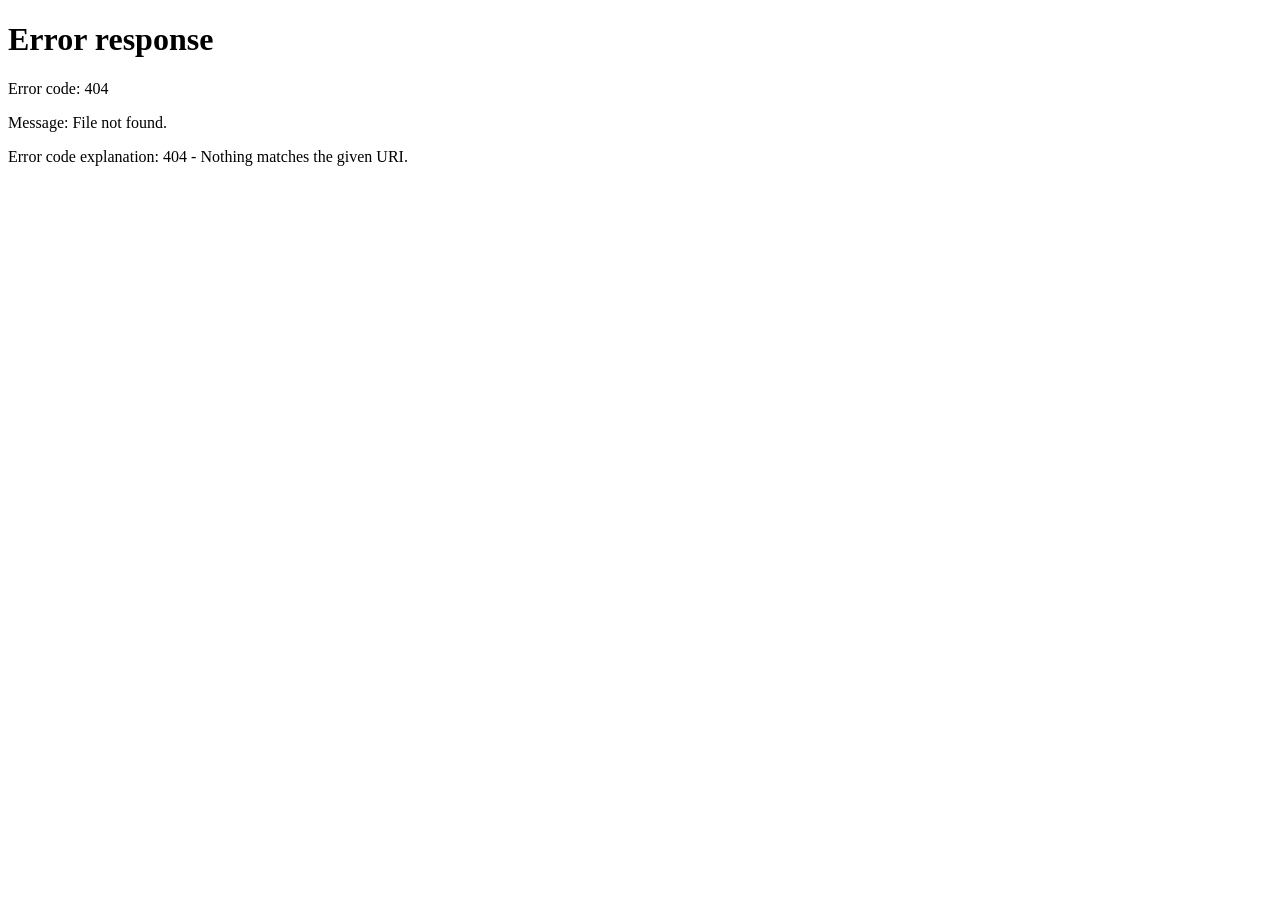
==== home.html @ 410d41a0 "feat: panel mobile con navbar, circulos 3D y grid de 4 columnas" ====
<!DOCTYPE html>
<html lang="es">
<head>
    <meta charset="UTF-8">
    <meta name="viewport"
          content="width=device-width, initial-scale=1.0, viewport-fit=cover">
    <meta name="theme-color" content="#8B1E3F">
    <title>Panel — Messapi</title>

    <link rel="preconnect" href="https://fonts.googleapis.com">
    <link rel="preconnect" href="https://fonts.gstatic.com" crossorigin>
    <link href="https://fonts.googleapis.com/css2?family=Playfair+Display:wght@600;700&family=Inter:wght@400;500;600;700&display=swap" rel="stylesheet">

    <link rel="stylesheet" href="css/global.css">
    <link rel="stylesheet" href="css/components.css">
    <link rel="stylesheet" href="css/mobile.css">
</head>
<body>

    <!-- Navbar -->
    <header class="app-navbar">
        <div class="app-navbar__inner">
            <div class="app-navbar__brand">
                <span class="logo-mark"></span>
                <span class="logo-text">Messapi</span>
                <span class="app-navbar__badge">Admin</span>
            </div>

            <nav class="app-navbar__actions">
                <button type="button" class="navbar-btn is-active" id="nav-home" title="Home">
                    <svg viewBox="0 0 24 24" width="18" height="18" aria-hidden="true">
                        <path d="M3 10.5 12 3l9 7.5V21a1 1 0 0 1-1 1h-5v-7h-6v7H4a1 1 0 0 1-1-1V10.5Z"
                              fill="none" stroke="currentColor" stroke-width="1.8"
                              stroke-linejoin="round" stroke-linecap="round"/>
                    </svg>
                </button>

                <button type="button" class="navbar-btn" id="nav-edit" title="Editar">
                    <svg viewBox="0 0 24 24" width="18" height="18" aria-hidden="true">
                        <path d="M4 20h4l10-10-4-4L4 16v4Z"
                              fill="none" stroke="currentColor" stroke-width="1.8"
                              stroke-linejoin="round" stroke-linecap="round"/>
                        <path d="M13.5 6.5 17.5 10.5"
                              fill="none" stroke="currentColor" stroke-width="1.8"
                              stroke-linecap="round"/>
                    </svg>
                </button>

                <a href="public.html" class="navbar-btn" id="nav-public" title="Vista pública">
                    <svg viewBox="0 0 24 24" width="18" height="18" aria-hidden="true">
                        <path d="M2 12s3.5-7 10-7 10 7 10 7-3.5 7-10 7S2 12 2 12Z"
                              fill="none" stroke="currentColor" stroke-width="1.8"
                              stroke-linejoin="round" stroke-linecap="round"/>
                        <circle cx="12" cy="12" r="3"
                                fill="none" stroke="currentColor" stroke-width="1.8"/>
                    </svg>
                </a>

                <button type="button" class="navbar-btn navbar-btn--danger" id="nav-logout" title="Cerrar sesión">
                    <svg viewBox="0 0 24 24" width="18" height="18" aria-hidden="true">
                        <path d="M15 3h4a1 1 0 0 1 1 1v16a1 1 0 0 1-1 1h-4"
                              fill="none" stroke="currentColor" stroke-width="1.8"
                              stroke-linecap="round"/>
                        <path d="M10 17l-5-5 5-5"
                              fill="none" stroke="currentColor" stroke-width="1.8"
                              stroke-linecap="round" stroke-linejoin="round"/>
                        <path d="M5 12h12"
                              fill="none" stroke="currentColor" stroke-width="1.8"
                              stroke-linecap="round"/>
                    </svg>
                </button>
            </nav>
        </div>
    </header>

    <!-- Panel de mesas -->
    <main class="tables-panel">

        <section class="tables-hero">
            <h1 class="tables-hero__title">PANEL GENERAL DE MESAS</h1>
            <p class="tables-hero__subtitle" id="restaurant-info">Cargando...</p>
        </section>

        <div id="loading" class="state-block">
            <div class="spinner"></div>
            <p>Cargando tus mesas...</p>
        </div>

        <section id="empty-state" class="empty-restaurant" hidden>
            <div class="empty-restaurant__card">
                <h2 class="empty-restaurant__title">Todavía no tenés un restaurante</h2>
                <p class="empty-restaurant__text">
                    Creá tu primer restaurante para empezar a gestionar tus mesas.
                </p>
                <button type="button" class="btn btn-primary" id="create-restaurant-btn">
                    Crear mi restaurante
                </button>
            </div>
        </section>

        <section id="no-tables-state" class="state-block" hidden>
            <p>No tenés mesas todavía.</p>
            <button type="button" class="btn btn-primary" id="add-tables-btn">
                Agregar mesas
            </button>
        </section>

        <section id="tables-content" hidden>
            <div id="tables-grid" class="tables-grid"></div>

            <div class="legend">
                <span class="legend__item">
                    <span class="legend__dot legend__dot--available"></span>
                    Disponible
                </span>
                <span class="legend__item">
                    <span class="legend__dot legend__dot--reserved"></span>
                    Reservada
                </span>
                <span class="legend__item">
                    <span class="legend__dot legend__dot--occupied"></span>
                    Ocupada
                </span>
            </div>
        </section>

    </main>

    <!-- Modal Editar -->
    <div class="modal-overlay" id="edit-modal" hidden>
        <div class="modal modal--large">
            <div class="modal__header">
                <h2 class="modal__title">Editar restaurante</h2>
                <button type="button" class="modal__close" id="edit-cancel" aria-label="Cerrar">✕</button>
            </div>

            <div class="tabs">
                <button type="button" class="tab is-active" data-tab="info">Información</button>
                <button type="button" class="tab" data-tab="tables">Cantidad de mesas</button>
            </div>

            <form id="edit-form" novalidate>
                <div class="tab-panel is-active" data-panel="info">
                    <div class="form-group">
                        <label for="name">Nombre</label>
                        <input type="text" id="name" required maxlength="150">
                    </div>
                    <div class="form-group">
                        <label for="address">Dirección</label>
                        <input type="text" id="address" required maxlength="255">
                    </div>
                    <div class="form-group">
                        <label for="phone">Teléfono</label>
                        <input type="text" id="phone" maxlength="30">
                    </div>
                    <div class="form-group">
                        <label for="description">Descripción</label>
                        <textarea id="description" rows="3" maxlength="1000"></textarea>
                    </div>
                </div>

                <div class="tab-panel" data-panel="tables">
                    <p class="form-section__hint">
                        Podés aumentar o reducir la cantidad de mesas.
                    </p>
                    <div class="numberbox" id="numberbox">
                        <button type="button" class="numberbox__btn" id="btn-minus">−</button>
                        <input type="number" class="numberbox__input" id="tables-count"
                               min="1" max="100" step="1" value="1">
                        <button type="button" class="numberbox__btn" id="btn-plus">+</button>
                    </div>
                    <p class="numberbox__hint" id="numberbox-hint">
                        Actualmente tenés <strong>1</strong> mesa.
                    </p>
                </div>

                <div id="form-error" class="form-error" hidden></div>

                <div class="modal__actions">
                    <button type="button" class="btn btn-outline" id="edit-cancel-2">Cancelar</button>
                    <button type="submit" class="btn btn-primary" id="edit-save">Guardar</button>
                </div>
            </form>
        </div>
    </div>

    <!-- Modal Crear restaurante -->
    <div class="modal-overlay" id="create-modal" hidden>
        <div class="modal">
            <h2 class="modal__title">Crear restaurante</h2>
            <p class="modal__message">Completá los datos de tu restaurante.</p>
            <form id="create-restaurant-form" novalidate>
                <div class="form-group">
                    <label for="create-name">Nombre</label>
                    <input type="text" id="create-name" required maxlength="150">
                </div>
                <div class="form-group">
                    <label for="create-address">Dirección</label>
                    <input type="text" id="create-address" required maxlength="255">
                </div>
                <div class="form-group">
                    <label for="create-phone">Teléfono</label>
                    <input type="text" id="create-phone" maxlength="30">
                </div>
                <div class="form-group">
                    <label for="create-description">Descripción</label>
                    <textarea id="create-description" rows="3" maxlength="1000"></textarea>
                </div>
                <div id="modal-error" class="form-error" hidden></div>
                <div class="modal__actions">
                    <button type="button" class="btn btn-outline" id="cancel-create-btn">Cancelar</button>
                    <button type="submit" class="btn btn-primary" id="submit-create-btn">Crear</button>
                </div>
            </form>
        </div>
    </div>

    <!-- Modal Confirmación -->
    <div class="modal-overlay" id="confirm-modal" hidden>
        <div class="modal">
            <h2 class="modal__title" id="confirm-title">Confirmar</h2>
            <p class="modal__message" id="confirm-message"></p>
            <div class="modal__actions">
                <button type="button" class="btn btn-outline" id="confirm-cancel">Cancelar</button>
                <button type="button" class="btn btn-primary" id="confirm-ok">Confirmar</button>
            </div>
        </div>
    </div>

    <!-- Modal Bloqueado -->
    <div class="modal-overlay" id="blocked-modal" hidden>
        <div class="modal">
            <h2 class="modal__title">No se puede reducir</h2>
            <p class="modal__message" id="blocked-message"></p>
            <div class="modal__actions">
                <button type="button" class="btn btn-primary" id="blocked-ok">Entendido</button>
            </div>
        </div>
    </div>

    <script src="js/config.js"></script>
    <script src="js/utils/session.js"></script>
    <script src="js/utils/ui.js"></script>
    <script src="js/utils/guard.js"></script>
    <script src="js/services/client.js"></script>
    <script src="js/services/auth.js"></script>
    <script src="js/services/restaurants.js"></script>
    <script src="js/services/tables.js"></script>
    <script src="js/pages/home.js"></script>
</body>
</html>
---- css/global.css ----
/* =========================================================
   Reset y variables
   ========================================================= */
*, *::before, *::after {
    box-sizing: border-box;
    margin: 0;
    padding: 0;
}

:root {
    /* Paleta principal */
    --wine:        #8B1E3F;
    --wine-dark:   #6B1530;
    --wine-light:  #F5E6EB;

    --ink:         #1A1A1A;
    --ink-soft:    #3A3A3A;
    --muted:       #7A7A7A;
    --muted-soft:  #A8A8A8;

    --gold:        #C9A961;
    --gold-soft:   #E5D4A8;

    --cream:       #FAF8F5;
    --surface:     #FFFFFF;
    --border:      #EAE6E0;
    --border-dark: #D8D2C8;

    /* Estados */
    --success:     #2E7D32;
    --success-bg:  #E8F5E9;
    --warning:     #E65100;
    --warning-bg:  #FFF3E0;
    --danger:      #C62828;
    --danger-bg:   #FFEBEE;
    --info:        #1565C0;
    --info-bg:     #E3F2FD;
    --muted-bg:    #F0F0F0;

    /* Radios y sombras */
    --radius:      14px;
    --radius-sm:   8px;
    --radius-full: 999px;

    --shadow-sm:   0 1px 3px rgba(26, 26, 26, 0.04);
    --shadow-md:   0 4px 14px rgba(26, 26, 26, 0.06);
    --shadow-lg:   0 14px 40px rgba(26, 26, 26, 0.10);

    /* Tipografía */
    --font-display: 'Playfair Display', Georgia, serif;
    --font-sans:    'Inter', -apple-system, BlinkMacSystemFont,
                    'Segoe UI', Roboto, sans-serif;
}

/* El atributo hidden siempre oculta (regla universal) */
[hidden] {
    display: none !important;
}

html {
    font-family: var(--font-sans);
    color: var(--ink);
    background: var(--cream);
    line-height: 1.6;
    -webkit-font-smoothing: antialiased;
    -moz-osx-font-smoothing: grayscale;
}

body { min-height: 100vh; }

a { color: var(--wine); text-decoration: none; transition: color 0.15s; }
a:hover { color: var(--wine-dark); text-decoration: none; }

.container {
    width: 100%;
    max-width: 1200px;
    margin: 0 auto;
    padding: 0 24px;
}

/* =========================================================
   Header público
   ========================================================= */
.app-header {
    background: rgba(255, 255, 255, 0.95);
    backdrop-filter: saturate(180%) blur(10px);
    -webkit-backdrop-filter: saturate(180%) blur(10px);
    border-bottom: 1px solid var(--border);
    position: sticky;
    top: 0;
    z-index: 100;
}

.app-header__inner {
    display: flex;
    align-items: center;
    justify-content: space-between;
    height: 72px;
}

.app-header__logo {
    display: flex;
    align-items: center;
    gap: 10px;
    font-family: var(--font-display);
    font-size: 1.25rem;
    font-weight: 700;
    color: var(--ink);
    letter-spacing: -0.01em;
}
.app-header__logo:hover { color: var(--wine); }

.logo-icon { font-size: 1.5rem; }
.logo-text { line-height: 1; }

.app-header__nav { display: flex; gap: 10px; }

/* =========================================================
   Hero público
   ========================================================= */
.hero {
    position: relative;
    padding: 72px 0 56px;
    background:
        radial-gradient(900px 320px at 50% 0%, rgba(139, 30, 63, 0.08) 0%, transparent 70%),
        radial-gradient(700px 240px at 80% 100%, rgba(201, 169, 97, 0.10) 0%, transparent 70%),
        var(--cream);
    text-align: center;
}

.hero__inner { position: relative; z-index: 1; }

.hero__eyebrow {
    display: inline-block;
    font-size: 0.78rem;
    font-weight: 600;
    letter-spacing: 0.15em;
    text-transform: uppercase;
    color: var(--wine);
    padding: 6px 16px;
    background: var(--wine-light);
    border-radius: var(--radius-full);
    margin-bottom: 18px;
}

.hero__title {
    font-family: var(--font-display);
    font-size: 3rem;
    font-weight: 700;
    line-height: 1.1;
    letter-spacing: -0.02em;
    color: var(--ink);
    margin-bottom: 14px;
}

.hero__title::after {
    content: '';
    display: block;
    width: 60px;
    height: 3px;
    background: var(--gold);
    margin: 18px auto 0;
    border-radius: 2px;
}

.hero__subtitle {
    color: var(--muted);
    font-size: 1.08rem;
    max-width: 560px;
    margin: 0 auto;
    line-height: 1.6;
}

/* =========================================================
   Stats públicos
   ========================================================= */
.stats-section {
    margin-top: -32px;
    margin-bottom: 40px;
    position: relative;
    z-index: 2;
}

.stats-grid {
    display: grid;
    grid-template-columns: repeat(3, 1fr);
    gap: 16px;
}

.stat-card {
    background: var(--surface);
    border: 1px solid var(--border);
    border-radius: var(--radius);
    padding: 22px 20px;
    box-shadow: var(--shadow-md);
    text-align: center;
    transition: transform 0.2s, box-shadow 0.2s;
}
.stat-card:hover {
    transform: translateY(-2px);
    box-shadow: var(--shadow-lg);
}

.stat-card__icon {
    font-size: 1.6rem;
    margin-bottom: 8px;
    line-height: 1;
}

.stat-card__value {
    font-family: var(--font-display);
    font-size: 2rem;
    font-weight: 700;
    color: var(--wine);
    line-height: 1.1;
    margin-bottom: 4px;
    letter-spacing: -0.02em;
}

.stat-card__value--text {
    font-size: 1.1rem;
    color: var(--ink);
    white-space: nowrap;
    overflow: hidden;
    text-overflow: ellipsis;
    max-width: 100%;
    padding: 0 8px;
}

.stat-card__label {
    font-size: 0.78rem;
    color: var(--muted);
    text-transform: uppercase;
    letter-spacing: 0.08em;
    font-weight: 600;
}

/* =========================================================
   Toolbar (buscador + orden)
   ========================================================= */
.toolbar {
    display: flex;
    gap: 14px;
    align-items: center;
    margin-bottom: 28px;
    flex-wrap: wrap;
}

.toolbar__search {
    flex: 1 1 340px;
    position: relative;
    display: flex;
    align-items: center;
}

.toolbar__search-icon {
    position: absolute;
    left: 18px;
    font-size: 1rem;
    color: var(--muted);
    pointer-events: none;
    transition: color 0.15s;
}

.toolbar__search input {
    width: 100%;
    padding: 14px 18px 14px 46px;
    font-size: 0.95rem;
    font-family: inherit;
    border: 1px solid var(--border);
    border-radius: var(--radius-full);
    background: var(--surface);
    color: var(--ink);
    transition: border-color 0.15s, box-shadow 0.15s;
    box-shadow: var(--shadow-sm);
}
.toolbar__search input::placeholder { color: var(--muted-soft); }
.toolbar__search input:focus {
    outline: none;
    border-color: var(--wine);
    box-shadow: 0 0 0 4px rgba(139, 30, 63, 0.10);
}
.toolbar__search input:focus + .toolbar__search-icon { color: var(--wine); }

.toolbar__sort {
    display: flex;
    align-items: center;
    gap: 10px;
    color: var(--muted);
    font-size: 0.9rem;
    font-weight: 500;
}

.toolbar__sort select {
    padding: 13px 18px;
    font-size: 0.9rem;
    font-family: inherit;
    border: 1px solid var(--border);
    border-radius: var(--radius-full);
    background: var(--surface);
    color: var(--ink);
    cursor: pointer;
    box-shadow: var(--shadow-sm);
    transition: border-color 0.15s, box-shadow 0.15s;
}
.toolbar__sort select:focus {
    outline: none;
    border-color: var(--wine);
    box-shadow: 0 0 0 4px rgba(139, 30, 63, 0.10);
}

/* =========================================================
   Botones
   ========================================================= */
.btn {
    display: inline-flex;
    align-items: center;
    justify-content: center;
    gap: 6px;
    padding: 11px 22px;
    font-size: 0.92rem;
    font-weight: 600;
    font-family: inherit;
    border: 1px solid transparent;
    border-radius: var(--radius-full);
    cursor: pointer;
    transition: background 0.15s, border-color 0.15s,
                color 0.15s, opacity 0.15s, transform 0.1s;
    text-decoration: none;
    white-space: nowrap;
    letter-spacing: 0.01em;
}
.btn:disabled { opacity: 0.6; cursor: not-allowed; }
.btn:active:not(:disabled) { transform: translateY(1px); }

.btn-primary {
    background: var(--wine);
    color: #fff;
}
.btn-primary:hover:not(:disabled) { background: var(--wine-dark); }

.btn-outline {
    background: transparent;
    border-color: var(--border-dark);
    color: var(--ink);
}
.btn-outline:hover {
    background: var(--wine);
    border-color: var(--wine);
    color: #fff;
}

.btn-sm { padding: 9px 18px; font-size: 0.85rem; }
.btn-block { width: 100%; margin-top: 8px; }

/* =========================================================
   Estados (loading / error / empty)
   ========================================================= */
.state-block {
    text-align: center;
    padding: 80px 20px;
    color: var(--muted);
    font-size: 1rem;
}

.state-block--error { color: var(--danger); }
.state-block--error p { margin-bottom: 20px; }

.empty-icon {
    font-size: 3rem;
    margin-bottom: 14px;
    opacity: 0.4;
}

/* =========================================================
   Grid público
   ========================================================= */
.public-main { padding-bottom: 60px; }

.cards-grid {
    display: grid;
    grid-template-columns: repeat(auto-fill, minmax(340px, 1fr));
    gap: 24px;
}

/* =========================================================
   Footer
   ========================================================= */
.app-footer {
    margin-top: 60px;
    padding: 32px 0;
    border-top: 1px solid var(--border);
    text-align: center;
    color: var(--muted);
    font-size: 0.88rem;
    background: var(--surface);
}

/* =========================================================
   Autenticación (login)
   ========================================================= */
.auth-page {
    display: flex;
    align-items: center;
    justify-content: center;
    min-height: 100vh;
    padding: 24px;
    background:
        radial-gradient(800px 400px at 50% 0%, rgba(139, 30, 63, 0.10) 0%, transparent 70%),
        radial-gradient(700px 350px at 50% 100%, rgba(201, 169, 97, 0.12) 0%, transparent 70%),
        var(--cream);
}

.auth-container {
    width: 100%;
    max-width: 420px;
}

.auth-card {
    background: var(--surface);
    border: 1px solid var(--border);
    border-radius: var(--radius);
    padding: 40px 32px;
    box-shadow: var(--shadow-lg);
}

.auth-logo {
    text-align: center;
    font-size: 2.5rem;
    margin-bottom: 8px;
    line-height: 1;
}

.auth-title {
    font-family: var(--font-display);
    font-size: 1.75rem;
    font-weight: 700;
    text-align: center;
    color: var(--ink);
    letter-spacing: -0.01em;
    margin-bottom: 6px;
}

.auth-subtitle {
    text-align: center;
    color: var(--muted);
    font-size: 0.95rem;
    margin-bottom: 32px;
}

.auth-footer {
    margin-top: 24px;
    text-align: center;
    font-size: 0.9rem;
}

.auth-footer a {
    color: var(--muted);
    transition: color 0.15s;
}
.auth-footer a:hover {
    color: var(--wine);
}

.auth-card .form-group {
    margin-bottom: 18px;
}

.auth-card .form-group label {
    display: block;
    margin-bottom: 6px;
    font-weight: 500;
    font-size: 0.9rem;
    color: var(--ink);
}

.auth-card .form-group input {
    width: 100%;
    padding: 12px 16px;
    border: 1px solid var(--border);
    border-radius: var(--radius-sm);
    font-size: 1rem;
    font-family: inherit;
    background: var(--surface);
    color: var(--ink);
    transition: border-color 0.15s, box-shadow 0.15s;
}

.auth-card .form-group input:focus {
    outline: none;
    border-color: var(--wine);
    box-shadow: 0 0 0 4px rgba(139, 30, 63, 0.10);
}

/* Mensaje de error */
.form-error {
    margin-top: 14px;
    padding: 12px 14px;
    background: var(--danger-bg);
    border: 1px solid var(--danger);
    border-radius: var(--radius-sm);
    color: var(--danger);
    font-size: 0.9rem;
}

/* =========================================================
   Modal (base)
   ========================================================= */
.modal-overlay {
    position: fixed;
    inset: 0;
    background: rgba(26, 26, 26, 0.5);
    display: flex;
    align-items: center;
    justify-content: center;
    padding: 20px;
    z-index: 1000;
    animation: fadeIn 0.2s ease-out;
}

@keyframes fadeIn {
    from { opacity: 0; }
    to   { opacity: 1; }
}

.modal {
    background: var(--surface);
    border-radius: var(--radius);
    padding: 32px;
    max-width: 480px;
    width: 100%;
    box-shadow: var(--shadow-lg);
    animation: modalIn 0.25s cubic-bezier(0.4, 0, 0.2, 1);
    max-height: calc(100vh - 40px);
    overflow-y: auto;
}

@keyframes modalIn {
    from { opacity: 0; transform: translateY(12px) scale(0.98); }
    to   { opacity: 1; transform: translateY(0) scale(1); }
}

.modal--large { max-width: 560px; }

.modal__header {
    display: flex;
    align-items: center;
    justify-content: space-between;
    margin-bottom: 20px;
}

.modal__header .modal__title { margin-bottom: 0; }

.modal__close {
    background: transparent;
    border: none;
    font-size: 1.2rem;
    color: var(--muted);
    cursor: pointer;
    padding: 4px 8px;
    border-radius: 4px;
    transition: background 0.15s, color 0.15s;
}
.modal__close:hover {
    background: var(--cream);
    color: var(--ink);
}

.modal__title {
    font-family: var(--font-display);
    font-size: 1.5rem;
    font-weight: 700;
    color: var(--ink);
    margin-bottom: 6px;
    letter-spacing: -0.01em;
}

.modal__message {
    color: var(--muted);
    font-size: 0.92rem;
    margin-bottom: 24px;
}

.modal .form-group {
    margin-bottom: 16px;
}

.modal .form-group label {
    display: block;
    margin-bottom: 6px;
    font-weight: 500;
    font-size: 0.88rem;
    color: var(--ink);
}

.modal .form-group input,
.modal .form-group textarea {
    width: 100%;
    padding: 11px 14px;
    border: 1px solid var(--border);
    border-radius: var(--radius-sm);
    font-size: 0.95rem;
    font-family: inherit;
    background: var(--surface);
    color: var(--ink);
    transition: border-color 0.15s, box-shadow 0.15s;
    resize: vertical;
}

.modal .form-group input:focus,
.modal .form-group textarea:focus {
    outline: none;
    border-color: var(--wine);
    box-shadow: 0 0 0 4px rgba(139, 30, 63, 0.10);
}

.modal__actions {
    display: flex;
    gap: 10px;
    justify-content: flex-end;
    margin-top: 24px;
}

.modal__actions .btn { min-width: 120px; }

/* =========================================================
   Panel de mesas — Navbar
   ========================================================= */
.app-navbar {
    background: var(--surface);
    border-bottom: 1px solid var(--border);
    position: sticky;
    top: 0;
    z-index: 100;
    box-shadow: var(--shadow-sm);
}

.app-navbar__inner {
    max-width: 1200px;
    margin: 0 auto;
    padding: 0 24px;
    height: 64px;
    display: flex;
    align-items: center;
    justify-content: space-between;
}

.app-navbar__brand {
    display: flex;
    align-items: center;
    gap: 10px;
    font-family: var(--font-display);
    font-size: 1.15rem;
    font-weight: 700;
    color: var(--ink);
}

.app-navbar__badge {
    font-family: var(--font-sans);
    font-size: 0.65rem;
    font-weight: 700;
    letter-spacing: 0.1em;
    text-transform: uppercase;
    color: var(--wine);
    background: var(--wine-light);
    padding: 3px 8px;
    border-radius: 4px;
    margin-left: 4px;
}

.app-navbar__actions {
    display: flex;
    align-items: center;
    gap: 8px;
}

.navbar-btn {
    display: inline-flex;
    align-items: center;
    gap: 8px;
    padding: 8px 14px;
    border-radius: var(--radius-sm);
    border: 1px solid transparent;
    background: transparent;
    color: var(--ink);
    font-family: inherit;
    font-size: 0.88rem;
    font-weight: 500;
    letter-spacing: 0.01em;
    cursor: pointer;
    text-decoration: none;
    transition: background 0.15s, border-color 0.15s, color 0.15s;
}

.navbar-btn:hover {
    background: var(--cream);
    border-color: var(--border);
    text-decoration: none;
    color: var(--ink);
}

.navbar-btn.is-active {
    background: var(--wine);
    color: #fff;
    border-color: var(--wine);
}
.navbar-btn.is-active:hover {
    background: var(--wine-dark);
    border-color: var(--wine-dark);
    color: #fff;
}

.navbar-btn--danger:hover {
    background: var(--danger-bg);
    border-color: var(--danger);
    color: var(--danger);
}

.navbar-btn__icon {
    width: 18px;
    height: 18px;
    flex-shrink: 0;
    display: block;
    font-size: 1rem;
    line-height: 1;
}

/* =========================================================
   Panel de mesas — Layout
   ========================================================= */
.tables-panel {
    max-width: 1200px;
    margin: 0 auto;
    padding: 32px 24px 72px;
}

.tables-hero {
    margin-bottom: 32px;
}

.tables-hero__title {
    font-family: var(--font-display);
    font-size: 1.5rem;
    font-weight: 700;
    letter-spacing: 0.02em;
    color: var(--ink);
    margin-bottom: 6px;
    text-transform: uppercase;
}

.tables-hero__subtitle {
    color: var(--muted);
    font-size: 0.95rem;
}

/* =========================================================
   Grid de mesas (responsive automático)
   Se adapta al ancho del celu:
   - 320px → 4 columnas
   - 375px → 5 columnas
   - 414px → 6 columnas
   - 480px+ → 7 columnas
   ========================================================= */
.tables-grid {
    display: grid;
    grid-template-columns: repeat(auto-fill, minmax(58px, 1fr));
    gap: 14px;
    margin-bottom: 32px;
    padding: 8px 0;
}

.table-circle {
    aspect-ratio: 1;
    border-radius: 50%;
    border: none;
    cursor: pointer;
    display: flex;
    align-items: center;
    justify-content: center;
    padding: 0;
    position: relative;
    font-family: var(--font-display);
    font-weight: 700;
    font-size: 1.9rem;
    color: #fff;
    text-shadow: 0 2px 3px rgba(0, 0, 0, 0.35);
    transition:
        transform 0.15s cubic-bezier(0.4, 0, 0.2, 1),
        box-shadow 0.2s ease,
        filter 0.2s ease;
    will-change: transform;
    -webkit-tap-highlight-color: transparent;
    outline: none;
}

/* Brillo superior (glossy) */
.table-circle::before {
    content: '';
    position: absolute;
    top: 6%;
    left: 15%;
    right: 15%;
    height: 38%;
    border-radius: 50%;
    background: linear-gradient(
        180deg,
        rgba(255, 255, 255, 0.55) 0%,
        rgba(255, 255, 255, 0.05) 100%
    );
    pointer-events: none;
}

/* Sombra interna (volumen) */
.table-circle::after {
    content: '';
    position: absolute;
    bottom: 4%;
    left: 20%;
    right: 20%;
    height: 22%;
    border-radius: 50%;
    background: radial-gradient(
        ellipse at center,
        rgba(0, 0, 0, 0.18) 0%,
        transparent 70%
    );
    pointer-events: none;
}

.table-circle__number {
    line-height: 1;
    position: relative;
    z-index: 1;
    font-feature-settings: "tnum";
    letter-spacing: -0.02em;
}

/* Estados */
.table-circle--available {
    background:
        radial-gradient(circle at 30% 25%,
            #4ade80 0%,
            #16a34a 55%,
            #15803d 100%);
    box-shadow:
        0 1px 0 rgba(255, 255, 255, 0.4) inset,
        0 -3px 6px rgba(0, 0, 0, 0.15) inset,
        0 8px 18px rgba(22, 163, 74, 0.35),
        0 3px 6px rgba(0, 0, 0, 0.10);
}

.table-circle--occupied {
    background:
        radial-gradient(circle at 30% 25%,
            #f87171 0%,
            #dc2626 55%,
            #b91c1c 100%);
    box-shadow:
        0 1px 0 rgba(255, 255, 255, 0.4) inset,
        0 -3px 6px rgba(0, 0, 0, 0.15) inset,
        0 8px 18px rgba(220, 38, 38, 0.35),
        0 3px 6px rgba(0, 0, 0, 0.10);
}

.table-circle--reserved {
    background:
        radial-gradient(circle at 30% 25%,
            #fcd34d 0%,
            #f59e0b 55%,
            #d97706 100%);
    box-shadow:
        0 1px 0 rgba(255, 255, 255, 0.5) inset,
        0 -3px 6px rgba(0, 0, 0, 0.15) inset,
        0 8px 18px rgba(245, 158, 11, 0.40),
        0 3px 6px rgba(0, 0, 0, 0.10);
    color: #7c2d12;
    text-shadow: 0 1px 1px rgba(255, 255, 255, 0.3);
}

/* Hover */
.table-circle:hover:not(:disabled) {
    transform: translateY(-4px) scale(1.04);
}

.table-circle--available:hover:not(:disabled) {
    box-shadow:
        0 1px 0 rgba(255, 255, 255, 0.5) inset,
        0 -3px 6px rgba(0, 0, 0, 0.15) inset,
        0 14px 28px rgba(22, 163, 74, 0.50),
        0 5px 10px rgba(0, 0, 0, 0.12);
}

.table-circle--occupied:hover:not(:disabled) {
    box-shadow:
        0 1px 0 rgba(255, 255, 255, 0.5) inset,
        0 -3px 6px rgba(0, 0, 0, 0.15) inset,
        0 14px 28px rgba(220, 38, 38, 0.50),
        0 5px 10px rgba(0, 0, 0, 0.12);
}

.table-circle--reserved:hover:not(:disabled) {
    box-shadow:
        0 1px 0 rgba(255, 255, 255, 0.5) inset,
        0 -3px 6px rgba(0, 0, 0, 0.15) inset,
        0 14px 28px rgba(245, 158, 11, 0.55),
        0 5px 10px rgba(0, 0, 0, 0.12);
}

/* Active (presionado) */
.table-circle:active:not(:disabled) {
    transform: translateY(-1px) scale(0.97);
    transition: transform 0.05s ease;
}

/* Focus (teclado) */
.table-circle:focus-visible {
    box-shadow:
        0 1px 0 rgba(255, 255, 255, 0.5) inset,
        0 -3px 6px rgba(0, 0, 0, 0.15) inset,
        0 0 0 4px rgba(139, 30, 63, 0.35),
        0 8px 18px rgba(0, 0, 0, 0.20);
}

/* Disabled */
.table-circle:disabled {
    opacity: 0.55;
    cursor: wait;
    transform: none !important;
    filter: grayscale(0.3);
}

/* =========================================================
   Panel de mesas — Leyenda
   ========================================================= */
.legend {
    display: flex;
    justify-content: center;
    gap: 28px;
    flex-wrap: wrap;
    padding: 20px;
    background: var(--surface);
    border: 1px solid var(--border);
    border-radius: var(--radius);
    box-shadow: var(--shadow-sm);
}

.legend__item {
    display: inline-flex;
    align-items: center;
    gap: 8px;
    font-size: 0.9rem;
    font-weight: 500;
    color: var(--ink);
    text-transform: uppercase;
    letter-spacing: 0.05em;
}

.legend__dot {
    width: 14px;
    height: 14px;
    border-radius: 50%;
    display: inline-block;
}

.legend__dot--available { background: #16a34a; }
.legend__dot--occupied  { background: #dc2626; }
.legend__dot--reserved  { background: #f59e0b; }

/* =========================================================
   Modal — Tabs
   ========================================================= */
.tabs {
    display: flex;
    gap: 4px;
    border-bottom: 1px solid var(--border);
    margin-bottom: 24px;
}

.tab {
    padding: 10px 18px;
    border: none;
    background: transparent;
    font-family: inherit;
    font-size: 0.92rem;
    font-weight: 500;
    color: var(--muted);
    cursor: pointer;
    border-bottom: 2px solid transparent;
    margin-bottom: -1px;
    transition: color 0.15s, border-color 0.15s;
}

.tab:hover { color: var(--ink); }

.tab.is-active {
    color: var(--wine);
    border-bottom-color: var(--wine);
    font-weight: 600;
}

.tab-panel { display: none; }
.tab-panel.is-active { display: block; }

/* =========================================================
   Numberbox
   ========================================================= */
.numberbox {
    display: inline-flex;
    align-items: center;
    gap: 0;
    border: 1px solid var(--border);
    border-radius: var(--radius-sm);
    background: var(--surface);
    overflow: hidden;
    transition: border-color 0.15s, box-shadow 0.15s;
}

.numberbox:focus-within {
    border-color: var(--wine);
    box-shadow: 0 0 0 4px rgba(139, 30, 63, 0.10);
}

.numberbox__btn {
    width: 48px;
    height: 48px;
    display: inline-flex;
    align-items: center;
    justify-content: center;
    background: var(--cream);
    border: none;
    color: var(--ink);
    font-size: 1.4rem;
    font-weight: 600;
    cursor: pointer;
    transition: background 0.15s, color 0.15s;
    font-family: inherit;
    user-select: none;
    line-height: 1;
}

.numberbox__btn:hover {
    background: var(--wine-light);
    color: var(--wine);
}

.numberbox__btn:active { background: var(--gold-soft); }

.numberbox__input {
    width: 72px;
    height: 48px;
    border: none;
    border-left: 1px solid var(--border);
    border-right: 1px solid var(--border);
    background: var(--surface);
    color: var(--ink);
    font-size: 1.05rem;
    font-weight: 600;
    text-align: center;
    font-family: inherit;
    outline: none;
    -moz-appearance: textfield;
}

.numberbox__input::-webkit-outer-spin-button,
.numberbox__input::-webkit-inner-spin-button {
    -webkit-appearance: none;
    margin: 0;
}

.numberbox__hint {
    margin-top: 14px;
    color: var(--muted);
    font-size: 0.9rem;
}

.numberbox__hint strong {
    color: var(--ink);
    font-weight: 600;
}

/* =========================================================
   Toasts
   ========================================================= */
.toast {
    position: fixed;
    top: 20px;
    right: 20px;
    padding: 12px 18px;
    border-radius: var(--radius-sm);
    color: #fff;
    font-size: 0.9rem;
    font-weight: 500;
    box-shadow: var(--shadow-lg);
    z-index: 10000;
    animation: slideIn 0.25s ease-out;
    max-width: 340px;
}

.toast-success { background: var(--success); }
.toast-error   { background: var(--danger);  }
.toast-info    { background: var(--info);    }

.toast-available { background: #16a34a; }
.toast-occupied  { background: #dc2626; }
.toast-reserved  { background: #f59e0b; }

.toast-hide {
    opacity: 0;
    transform: translateX(20px);
    transition: opacity 0.3s, transform 0.3s;
}

@keyframes slideIn {
    from { opacity: 0; transform: translateX(20px); }
    to   { opacity: 1; transform: translateX(0);    }
}

/* =========================================================
   Responsive
   ========================================================= */
@media (max-width: 900px) {
    .stats-grid { gap: 12px; }
}

@media (max-width: 720px) {
    /* Header / Hero */
    .app-header__inner { height: 64px; }
    .hero { padding: 48px 0 40px; }
    .hero__title { font-size: 2rem; }
    .hero__title::after { margin-top: 14px; }
    .hero__subtitle { font-size: 1rem; }

    /* Stats */
    .stats-grid { grid-template-columns: 1fr; gap: 10px; }
    .stats-section { margin-top: -20px; margin-bottom: 28px; }

    /* Toolbar */
    .toolbar { flex-direction: column; align-items: stretch; }
    .toolbar__sort { justify-content: space-between; }

    /* Cards públicas */
    .cards-grid { grid-template-columns: 1fr; }

    /* Modal */
    .modal { padding: 24px; }

    /* Navbar del panel */
    .app-navbar__inner { padding: 0 16px; }
    .navbar-btn__label { display: none; }
    .navbar-btn { padding: 8px 10px; }

    /* Panel de mesas */
    .tables-panel { padding: 24px 16px 48px; }
    .tables-hero__title { font-size: 1.2rem; }

    .tables-grid {
        grid-template-columns: repeat(auto-fill, minmax(82px, 1fr));
        gap: 18px;
        padding: 12px 0;
    }

    .table-circle { font-size: 1.4rem; }

    .legend { gap: 16px; padding: 16px; }
    .legend__item { font-size: 0.78rem; }
}
---- css/components.css ----
/* =========================================================
   Spinner (usado en estados de carga)
   ========================================================= */
.spinner {
    width: 42px;
    height: 42px;
    border: 3px solid var(--border);
    border-top-color: var(--wine);
    border-radius: 50%;
    animation: spin 0.8s linear infinite;
    margin: 0 auto 16px;
}

@keyframes spin { to { transform: rotate(360deg); } }

/* =========================================================
   Card base (con borde superior decorativo)
   ========================================================= */
.card {
    background: var(--surface);
    border-radius: var(--radius);
    border: 1px solid var(--border);
    padding: 0;
    box-shadow: var(--shadow-sm);
    transition: box-shadow 0.25s, transform 0.25s, border-color 0.25s;
    overflow: hidden;
    position: relative;
    animation: fadeUp 0.4s ease-out both;
}

.card:hover {
    box-shadow: var(--shadow-lg);
    transform: translateY(-4px);
    border-color: var(--border-dark);
}

@keyframes fadeUp {
    from { opacity: 0; transform: translateY(10px); }
    to   { opacity: 1; transform: translateY(0);    }
}

/* Borde superior decorativo (vino → dorado) */
.card::before {
    content: '';
    display: block;
    height: 3px;
    background: linear-gradient(90deg, var(--wine) 0%, var(--gold) 100%);
}

/* =========================================================
   Restaurant card (vista pública)
   ========================================================= */
.restaurant-card {
    display: flex;
    flex-direction: column;
    padding: 24px;
    gap: 14px;
}

.restaurant-card__header {
    display: flex;
    justify-content: space-between;
    align-items: flex-start;
    gap: 12px;
}

.restaurant-card__name {
    font-family: var(--font-display);
    font-size: 1.35rem;
    font-weight: 700;
    line-height: 1.25;
    color: var(--ink);
    letter-spacing: -0.01em;
}

.restaurant-card__meta {
    list-style: none;
    display: flex;
    flex-direction: column;
    gap: 6px;
}

.restaurant-card__meta li {
    color: var(--muted);
    font-size: 0.9rem;
    display: flex;
    align-items: center;
    gap: 8px;
    line-height: 1.4;
}

.restaurant-card__description {
    color: var(--ink-soft);
    font-size: 0.94rem;
    line-height: 1.6;
    padding: 14px 0 0;
    border-top: 1px dashed var(--border);
    display: -webkit-box;
    -webkit-line-clamp: 3;
    -webkit-box-orient: vertical;
    overflow: hidden;
    font-style: italic;
}

/* ---------- Mini mapa ---------- */
.restaurant-card__map {
    display: block;
    border-radius: var(--radius-sm);
    overflow: hidden;
    border: 1px solid var(--border);
    line-height: 0;
    transition: border-color 0.15s, transform 0.15s, box-shadow 0.15s;
    position: relative;
    cursor: pointer;
}

.restaurant-card__map:hover {
    border-color: var(--wine);
    box-shadow: 0 4px 12px rgba(139, 30, 63, 0.15);
    text-decoration: none;
}

.restaurant-card__map iframe {
    display: block;
    width: 100%;
    height: 140px;
    border: 0;
    pointer-events: none;
    filter: saturate(0.95);
    transition: filter 0.15s;
}

.restaurant-card__map:hover iframe {
    filter: saturate(1.05);
}

.restaurant-card__availability {
    margin-top: auto;
    padding-top: 18px;
    border-top: 1px solid var(--border);
}

.availability-number {
    display: flex;
    align-items: baseline;
    gap: 8px;
    margin-bottom: 12px;
}

.availability-number strong {
    font-family: var(--font-display);
    font-size: 2.1rem;
    font-weight: 700;
    color: var(--wine);
    line-height: 1;
    letter-spacing: -0.02em;
}

.availability-number span {
    color: var(--muted);
    font-size: 0.88rem;
    font-weight: 500;
}

.availability-bar {
    height: 6px;
    background: var(--border);
    border-radius: var(--radius-full);
    overflow: hidden;
}

.availability-bar__fill {
    height: 100%;
    background: linear-gradient(90deg, var(--success) 0%, #4CAF50 100%);
    transition: width 0.6s cubic-bezier(0.4, 0, 0.2, 1);
    border-radius: var(--radius-full);
}
---- css/mobile.css ----
/* =========================================================
   MOBILE — Estilos para dispositivos móviles
   - Safe areas (iPhone notch)
   - Header compacto
   - Buscador desplegable
   - Cards de restaurantes compactas
   - Botón flotante "volver arriba"
   ========================================================= */

/* ---------------------------------------------------------
   Variables
   --------------------------------------------------------- */
:root {
    --safe-top:    env(safe-area-inset-top, 0px);
    --safe-right:  env(safe-area-inset-right, 0px);
    --safe-bottom: env(safe-area-inset-bottom, 0px);
    --safe-left:   env(safe-area-inset-left, 0px);
}

/* ---------------------------------------------------------
   Body con safe areas
   --------------------------------------------------------- */
body {
    padding-top: var(--safe-top);
    padding-left: var(--safe-left);
    padding-right: var(--safe-right);
    -webkit-tap-highlight-color: transparent;
    overscroll-behavior-y: contain;
}

/* ---------------------------------------------------------
   Header compacto
   --------------------------------------------------------- */
.app-header__inner {
    height: 56px;
    padding: 0 16px;
}

.app-header__logo {
    font-size: 1rem;
    gap: 8px;
}

.logo-mark {
    width: 8px;
    height: 8px;
}

.app-header__actions {
    display: flex;
    align-items: center;
    gap: 4px;
}

.icon-btn {
    width: 40px;
    height: 40px;
    display: inline-flex;
    align-items: center;
    justify-content: center;
    background: transparent;
    border: 1px solid transparent;
    border-radius: var(--radius-sm);
    color: var(--ink);
    cursor: pointer;
    transition: background 0.15s, border-color 0.15s;
    -webkit-tap-highlight-color: transparent;
    text-decoration: none;
    padding: 0;
}

.icon-btn:hover,
.icon-btn:active {
    background: var(--cream);
    border-color: var(--border);
}

.icon-btn svg {
    display: block;
}

/* ---------------------------------------------------------
   Buscador desplegable
   --------------------------------------------------------- */
.search-panel {
    background: var(--surface);
    border-top: 1px solid var(--border);
    padding: 12px 16px;
    animation: slideDown 0.2s ease-out;
}

@keyframes slideDown {
    from { opacity: 0; transform: translateY(-8px); }
    to   { opacity: 1; transform: translateY(0); }
}

.search-panel__inner {
    display: flex;
    align-items: center;
    gap: 8px;
    background: var(--cream);
    border: 1px solid var(--border);
    border-radius: var(--radius-full);
    padding: 8px 12px;
}

.search-panel__inner:focus-within {
    border-color: var(--wine);
    box-shadow: 0 0 0 3px rgba(139, 30, 63, 0.10);
}

.search-panel__icon {
    color: var(--muted);
    font-size: 0.95rem;
    flex-shrink: 0;
}

.search-panel__inner input {
    flex: 1;
    border: none;
    background: transparent;
    outline: none;
    font-family: inherit;
    font-size: 0.95rem;
    color: var(--ink);
    padding: 4px 0;
    min-width: 0;
}

.search-panel__close {
    background: transparent;
    border: none;
    color: var(--muted);
    font-size: 1.1rem;
    cursor: pointer;
    padding: 4px 8px;
    border-radius: 4px;
    flex-shrink: 0;
}

.search-panel__close:active {
    background: var(--border);
}

/* ---------------------------------------------------------
   Hero compacto
   --------------------------------------------------------- */
.hero {
    padding: 20px 16px 16px;
    text-align: center;
}

.hero__eyebrow {
    font-size: 0.62rem;
    padding: 3px 10px;
    letter-spacing: 0.1em;
    margin-bottom: 8px;
}

.hero__title {
    font-size: 1.4rem;
    margin-bottom: 6px;
}

.hero__title::after {
    width: 32px;
    height: 2px;
    margin-top: 8px;
}

.hero__subtitle {
    font-size: 0.82rem;
}

/* ---------------------------------------------------------
   Lista de restaurantes
   --------------------------------------------------------- */
.public-main {
    padding: 0 14px 32px;
}

.restaurants-list {
    display: flex;
    flex-direction: column;
    gap: 10px;
}

/* ---------------------------------------------------------
   Card de restaurante (compacta, rectangular)
   --------------------------------------------------------- */
.restaurant-row {
    background: var(--surface);
    border: 1px solid var(--border);
    border-radius: var(--radius-sm);
    padding: 12px 14px;
    box-shadow: var(--shadow-sm);
    position: relative;
    overflow: hidden;
    animation: fadeUp 0.35s ease-out both;
    display: flex;
    flex-direction: column;
    gap: 4px;
}

/* Detalle dorado a la izquierda */
.restaurant-row::before {
    content: '';
    position: absolute;
    left: 0;
    top: 0;
    bottom: 0;
    width: 3px;
    background: linear-gradient(180deg, var(--wine) 0%, var(--gold) 100%);
}

/* Fila 1: nombre + info */
.restaurant-row__head {
    display: flex;
    align-items: baseline;
    justify-content: space-between;
    gap: 8px;
    flex-wrap: wrap;
}

.restaurant-row__name {
    font-family: var(--font-display);
    font-size: 1.05rem;
    font-weight: 700;
    line-height: 1.15;
    color: var(--ink);
    letter-spacing: -0.01em;
    flex-shrink: 0;
}

.restaurant-row__info {
    display: flex;
    align-items: baseline;
    gap: 10px;
    font-size: 0.72rem;
    color: var(--muted);
    flex-shrink: 1;
    min-width: 0;
    margin-left: auto;
    text-align: right;
}

.restaurant-row__phone {
    white-space: nowrap;
    font-weight: 500;
}

.restaurant-row__address {
    white-space: nowrap;
    overflow: hidden;
    text-overflow: ellipsis;
}

/* Fila 2: descripción */
.restaurant-row__desc {
    color: var(--ink-soft);
    font-size: 0.8rem;
    font-style: italic;
    line-height: 1.3;
    white-space: nowrap;
    overflow: hidden;
    text-overflow: ellipsis;
}

/* Fila 3: disponibilidad */
.restaurant-row__count {
    color: var(--muted);
    font-size: 0.78rem;
    margin-top: 2px;
    margin-bottom: 2px;
}

.restaurant-row__count strong {
    color: var(--wine);
    font-family: var(--font-display);
    font-size: 1rem;
    font-weight: 700;
    margin-right: 2px;
}

/* Fila 4: barra de progreso */
.restaurant-row .availability-bar {
    height: 4px;
    background: var(--border);
    border-radius: var(--radius-full);
    overflow: hidden;
}

.restaurant-row .availability-bar__fill {
    height: 100%;
    background: linear-gradient(90deg, var(--success) 0%, #4CAF50 100%);
    transition: width 0.6s cubic-bezier(0.4, 0, 0.2, 1);
    border-radius: var(--radius-full);
}

/* Fila 5: link a Google Maps */
.restaurant-row__maps {
    display: inline-flex;
    align-items: center;
    gap: 4px;
    font-size: 0.78rem;
    font-weight: 500;
    color: var(--wine);
    text-decoration: none;
    margin-top: 4px;
    align-self: flex-start;
    transition: color 0.15s;
}

.restaurant-row__maps:active {
    color: var(--wine-dark);
    text-decoration: underline;
}

/* ---------------------------------------------------------
   Botón flotante "volver arriba"
   --------------------------------------------------------- */
.back-to-top {
    position: fixed;
    bottom: calc(20px + var(--safe-bottom));
    left: calc(20px + var(--safe-left));
    width: 60px;
    height: 60px;
    border-radius: 50%;
    background: linear-gradient(135deg, #8B1E3F 0%, #6B1530 100%);
    color: #fff;
    border: 3px solid #C9A961;
    cursor: pointer;
    display: flex;
    align-items: center;
    justify-content: center;
    box-shadow:
        0 8px 20px rgba(139, 30, 63, 0.40),
        0 2px 6px rgba(0, 0, 0, 0.15),
        0 0 0 4px rgba(201, 169, 97, 0.15);
    z-index: 999;
    opacity: 0;
    visibility: hidden;
    transform: translateY(20px) scale(0.9);
    transition:
        opacity 0.25s ease,
        visibility 0.25s ease,
        transform 0.25s cubic-bezier(0.4, 0, 0.2, 1),
        box-shadow 0.2s ease;
    -webkit-tap-highlight-color: transparent;
    padding: 0;
}

.back-to-top.is-visible {
    opacity: 1;
    visibility: visible;
    transform: translateY(0) scale(1);
    animation: pulse-gold 2.5s ease-in-out infinite;
}

.back-to-top:active {
    background: linear-gradient(135deg, #6B1530 0%, #8B1E3F 100%);
    transform: scale(0.92);
}

.back-to-top svg {
    display: block;
    color: #fff;
    filter: drop-shadow(0 1px 2px rgba(0, 0, 0, 0.2));
}

@keyframes pulse-gold {
    0%, 100% {
        box-shadow:
            0 8px 20px rgba(139, 30, 63, 0.40),
            0 2px 6px rgba(0, 0, 0, 0.15),
            0 0 0 4px rgba(201, 169, 97, 0.15);
    }
    50% {
        box-shadow:
            0 8px 20px rgba(139, 30, 63, 0.40),
            0 2px 6px rgba(0, 0, 0, 0.15),
            0 0 0 8px rgba(201, 169, 97, 0.05);
    }
}

/* ---------------------------------------------------------
   Footer
   --------------------------------------------------------- */
.app-footer {
    margin-top: 24px;
    padding: 18px 16px;
    font-size: 0.78rem;
}
/* =========================================================
   Toasts en mobile (abajo de la pantalla)
   ========================================================= */
.toast {
    top: auto !important;
    bottom: calc(90px + env(safe-area-inset-bottom, 0px)) !important;
    left: 16px !important;
    right: 16px !important;
    max-width: none !important;
    width: auto !important;
    text-align: center;
    animation: toastInUp 0.25s ease-out;
    font-size: 0.9rem;
    padding: 14px 18px;
    box-shadow:
        0 8px 24px rgba(0, 0, 0, 0.20),
        0 2px 8px rgba(0, 0, 0, 0.10);
    border-radius: 10px;
}

@keyframes toastInUp {
    from { opacity: 0; transform: translateY(20px); }
    to   { opacity: 1; transform: translateY(0); }
}

.toast-hide {
    opacity: 0;
    transform: translateY(20px) !important;
    transition: opacity 0.3s, transform 0.3s;
}
/* =========================================================
   PANEL DE MESAS (mobile)
   ========================================================= */

/* ---------- Navbar ---------- */
.app-navbar {
    background: var(--surface);
    border-bottom: 1px solid var(--border);
    position: sticky;
    top: 0;
    z-index: 100;
    box-shadow: var(--shadow-sm);
}

.app-navbar__inner {
    padding: 0 16px;
    height: 56px;
    display: flex;
    align-items: center;
    justify-content: space-between;
}

.app-navbar__brand {
    display: flex;
    align-items: center;
    gap: 8px;
    font-family: var(--font-display);
    font-size: 1rem;
    font-weight: 700;
    color: var(--ink);
}

.app-navbar__badge {
    font-family: var(--font-sans);
    font-size: 0.6rem;
    font-weight: 700;
    letter-spacing: 0.1em;
    text-transform: uppercase;
    color: var(--wine);
    background: var(--wine-light);
    padding: 2px 7px;
    border-radius: 4px;
    margin-left: 2px;
}

.app-navbar__actions {
    display: flex;
    align-items: center;
    gap: 4px;
}

.navbar-btn {
    width: 40px;
    height: 40px;
    display: inline-flex;
    align-items: center;
    justify-content: center;
    border-radius: var(--radius-sm);
    border: 1px solid transparent;
    background: transparent;
    color: var(--ink);
    cursor: pointer;
    transition: background 0.15s, border-color 0.15s, color 0.15s;
    text-decoration: none;
    padding: 0;
}

.navbar-btn:hover,
.navbar-btn:active {
    background: var(--cream);
    border-color: var(--border);
}

.navbar-btn.is-active {
    background: var(--wine);
    color: #fff;
    border-color: var(--wine);
}

.navbar-btn--danger:hover {
    background: var(--danger-bg);
    border-color: var(--danger);
    color: var(--danger);
}

/* ---------- Panel de mesas ---------- */
.tables-panel {
    padding: 24px 16px 48px;
}

.tables-hero {
    margin-bottom: 24px;
}

.tables-hero__title {
    font-family: var(--font-display);
    font-size: 1.2rem;
    font-weight: 700;
    letter-spacing: 0.02em;
    color: var(--ink);
    margin-bottom: 4px;
    text-transform: uppercase;
}

.tables-hero__subtitle {
    color: var(--muted);
    font-size: 0.88rem;
}

/* Grid fijo de 4 columnas en mobile */
.tables-grid {
    display: grid;
    grid-template-columns: repeat(4, 1fr);
    gap: 12px;
    margin-bottom: 32px;
    padding: 8px 0;
}
/* ---------- Círculos 3D ---------- */
.table-circle {
    aspect-ratio: 1;
    border-radius: 50%;
    border: none;
    cursor: pointer;
    display: flex;
    align-items: center;
    justify-content: center;
    padding: 0;
    position: relative;
    font-family: var(--font-display);
    font-weight: 700;
    font-size: 1.3rem;
    color: #fff;
    text-shadow: 0 2px 3px rgba(0, 0, 0, 0.35);
    transition: transform 0.15s cubic-bezier(0.4, 0, 0.2, 1), box-shadow 0.2s ease;
    will-change: transform;
    -webkit-tap-highlight-color: transparent;
    outline: none;
}

.table-circle::before {
    content: '';
    position: absolute;
    top: 6%;
    left: 15%;
    right: 15%;
    height: 38%;
    border-radius: 50%;
    background: linear-gradient(180deg, rgba(255, 255, 255, 0.55) 0%, rgba(255, 255, 255, 0.05) 100%);
    pointer-events: none;
}

.table-circle::after {
    content: '';
    position: absolute;
    bottom: 4%;
    left: 20%;
    right: 20%;
    height: 22%;
    border-radius: 50%;
    background: radial-gradient(ellipse at center, rgba(0, 0, 0, 0.18) 0%, transparent 70%);
    pointer-events: none;
}

.table-circle__number {
    line-height: 1;
    position: relative;
    z-index: 1;
    font-feature-settings: "tnum";
    letter-spacing: -0.02em;
}

.table-circle--available {
    background: radial-gradient(circle at 30% 25%, #4ade80 0%, #16a34a 55%, #15803d 100%);
    box-shadow:
        0 1px 0 rgba(255, 255, 255, 0.4) inset,
        0 -3px 6px rgba(0, 0, 0, 0.15) inset,
        0 6px 14px rgba(22, 163, 74, 0.35),
        0 2px 4px rgba(0, 0, 0, 0.10);
}

.table-circle--occupied {
    background: radial-gradient(circle at 30% 25%, #f87171 0%, #dc2626 55%, #b91c1c 100%);
    box-shadow:
        0 1px 0 rgba(255, 255, 255, 0.4) inset,
        0 -3px 6px rgba(0, 0, 0, 0.15) inset,
        0 6px 14px rgba(220, 38, 38, 0.35),
        0 2px 4px rgba(0, 0, 0, 0.10);
}

.table-circle--reserved {
    background: radial-gradient(circle at 30% 25%, #fcd34d 0%, #f59e0b 55%, #d97706 100%);
    box-shadow:
        0 1px 0 rgba(255, 255, 255, 0.5) inset,
        0 -3px 6px rgba(0, 0, 0, 0.15) inset,
        0 6px 14px rgba(245, 158, 11, 0.40),
        0 2px 4px rgba(0, 0, 0, 0.10);
    color: #7c2d12;
    text-shadow: 0 1px 1px rgba(255, 255, 255, 0.3);
}

.table-circle:active:not(:disabled) {
    transform: translateY(-1px) scale(0.97);
}

.table-circle:disabled {
    opacity: 0.55;
    cursor: wait;
}

/* Flash al cambiar estado */
.table-circle.is-flashing {
    animation: flash 0.4s ease-out;
}

@keyframes flash {
    0%   { box-shadow: 0 0 0 0 rgba(255, 255, 255, 0.8); }
    50%  { box-shadow: 0 0 0 12px rgba(255, 255, 255, 0); }
    100% { box-shadow: none; }
}

/* Leyenda */
.legend {
    display: flex;
    justify-content: center;
    gap: 16px;
    flex-wrap: wrap;
    padding: 16px;
    background: var(--surface);
    border: 1px solid var(--border);
    border-radius: var(--radius);
    box-shadow: var(--shadow-sm);
}

.legend__item {
    display: inline-flex;
    align-items: center;
    gap: 6px;
    font-size: 0.78rem;
    font-weight: 500;
    color: var(--ink);
    text-transform: uppercase;
    letter-spacing: 0.05em;
}

.legend__dot {
    width: 12px;
    height: 12px;
    border-radius: 50%;
    display: inline-block;
}

.legend__dot--available { background: #16a34a; }
.legend__dot--occupied  { background: #dc2626; }
.legend__dot--reserved  { background: #f59e0b; }

/* ---------- Modal editar (mobile) ---------- */
.modal--large {
    max-width: 100%;
    max-height: 90vh;
}

.modal__header {
    display: flex;
    align-items: center;
    justify-content: space-between;
    margin-bottom: 18px;
}

.modal__header .modal__title {
    margin-bottom: 0;
}

.modal__close {
    background: transparent;
    border: none;
    font-size: 1.2rem;
    color: var(--muted);
    cursor: pointer;
    padding: 6px 10px;
    border-radius: 4px;
}
.modal__close:active {
    background: var(--cream);
}

/* ---------- Tabs ---------- */
.tabs {
    display: flex;
    gap: 4px;
    border-bottom: 1px solid var(--border);
    margin-bottom: 20px;
}

.tab {
    flex: 1;
    padding: 10px 12px;
    border: none;
    background: transparent;
    font-family: inherit;
    font-size: 0.85rem;
    font-weight: 500;
    color: var(--muted);
    cursor: pointer;
    border-bottom: 2px solid transparent;
    margin-bottom: -1px;
    transition: color 0.15s, border-color 0.15s;
}

.tab.is-active {
    color: var(--wine);
    border-bottom-color: var(--wine);
    font-weight: 600;
}

.tab-panel { display: none; }
.tab-panel.is-active { display: block; }

/* ---------- Numberbox ---------- */
.numberbox {
    display: flex;
    align-items: center;
    border: 1px solid var(--border);
    border-radius: var(--radius-sm);
    background: var(--surface);
    overflow: hidden;
    max-width: 200px;
    margin: 0 auto;
}

.numberbox:focus-within {
    border-color: var(--wine);
    box-shadow: 0 0 0 4px rgba(139, 30, 63, 0.10);
}

.numberbox__btn {
    width: 48px;
    height: 48px;
    background: var(--cream);
    border: none;
    color: var(--ink);
    font-size: 1.4rem;
    font-weight: 600;
    cursor: pointer;
    font-family: inherit;
    padding: 0;
}
.numberbox__btn:active { background: var(--wine-light); }

.numberbox__input {
    flex: 1;
    height: 48px;
    border: none;
    border-left: 1px solid var(--border);
    border-right: 1px solid var(--border);
    text-align: center;
    font-size: 1.05rem;
    font-weight: 600;
    font-family: inherit;
    background: var(--surface);
    color: var(--ink);
    outline: none;
    -moz-appearance: textfield;
    width: 60px;
}

.numberbox__input::-webkit-outer-spin-button,
.numberbox__input::-webkit-inner-spin-button {
    -webkit-appearance: none;
    margin: 0;
}

.numberbox__hint {
    margin-top: 14px;
    color: var(--muted);
    font-size: 0.88rem;
    text-align: center;
}

.numberbox__hint strong {
    color: var(--ink);
    font-weight: 600;
}

/* Estado vacío */
.empty-restaurant {
    display: flex;
    justify-content: center;
    padding: 24px 0;
}

.empty-restaurant__card {
    background: var(--surface);
    border: 1px solid var(--border);
    border-radius: var(--radius);
    padding: 32px 24px;
    box-shadow: var(--shadow-md);
    text-align: center;
}

.empty-restaurant__title {
    font-family: var(--font-display);
    font-size: 1.3rem;
    font-weight: 700;
    color: var(--ink);
    margin-bottom: 10px;
}

.empty-restaurant__text {
    color: var(--muted);
    font-size: 0.9rem;
    line-height: 1.5;
    margin-bottom: 22px;
}

/* Form section hint */
.form-section__hint {
    color: var(--muted);
    font-size: 0.88rem;
    line-height: 1.5;
    margin-bottom: 18px;
    text-align: center;
}
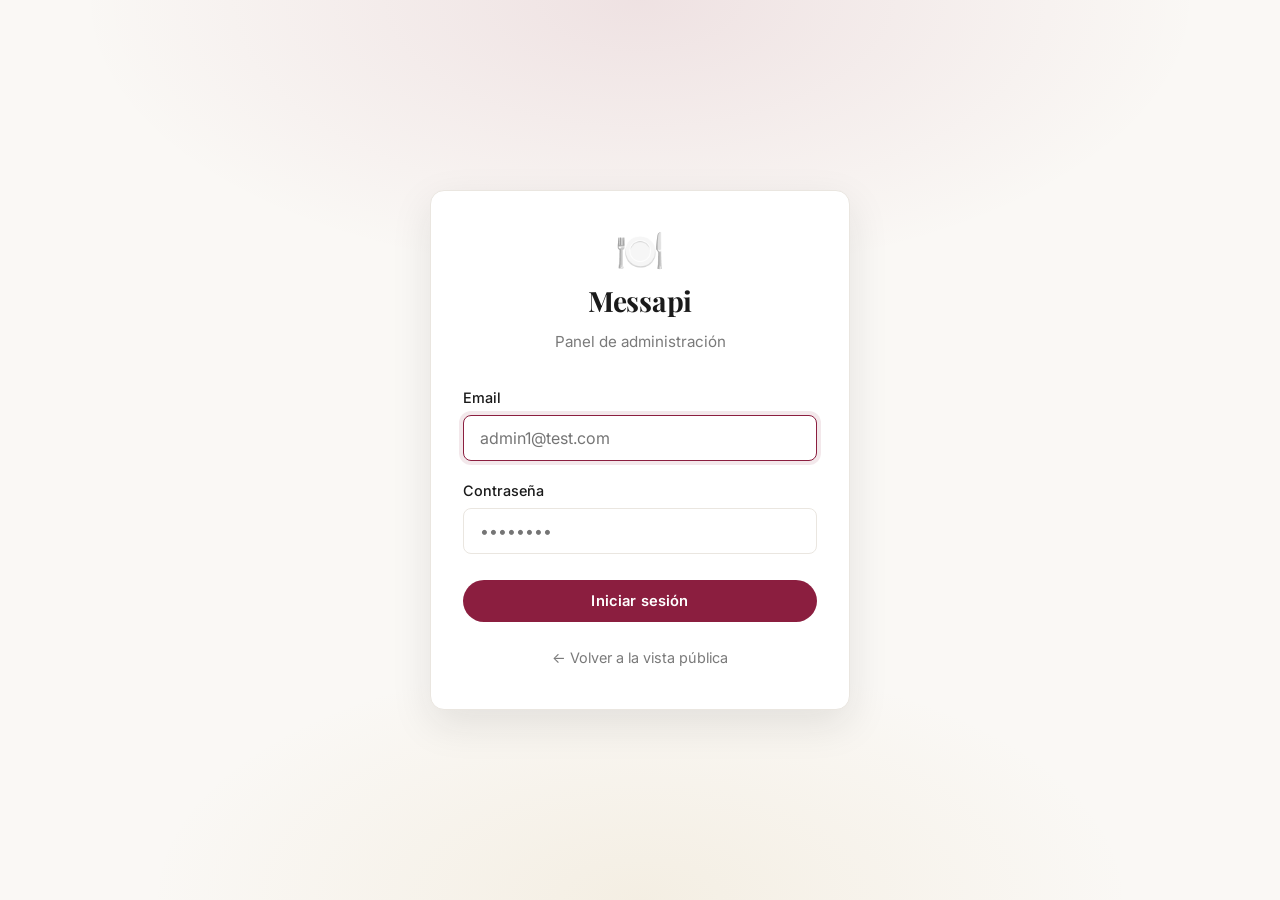
==== commit c77186ff: "feat: toggle abierto/cerrado y puntito de estado en mobile" ====
--- a/home.html
+++ b/home.html
@@ -77,7 +77,18 @@
     <main class="tables-panel">
 
         <section class="tables-hero">
-            <h1 class="tables-hero__title">PANEL GENERAL DE MESAS</h1>
+            <div class="tables-hero__head">
+                <h1 class="tables-hero__title">PANEL GENERAL DE MESAS</h1>
+
+                <!-- Toggle ON/OFF -->
+                <label class="toggle" id="open-toggle" title="Abrir o cerrar el restaurante">
+                    <input type="checkbox" id="open-checkbox">
+                    <span class="toggle__track">
+                        <span class="toggle__thumb"></span>
+                    </span>
+                    <span class="toggle__label" id="toggle-label">—</span>
+                </label>
+            </div>
             <p class="tables-hero__subtitle" id="restaurant-info">Cargando...</p>
         </section>
 
--- a/css/mobile.css
+++ b/css/mobile.css
@@ -297,23 +297,51 @@
     border-radius: var(--radius-full);
 }
 
-/* Fila 5: link a Google Maps */
+/* ---------- Footer de la card: contador + link Maps ---------- */
+.restaurant-row__footer {
+    display: flex;
+    align-items: center;
+    justify-content: space-between;
+    gap: 8px;
+    margin-top: 2px;
+}
+
+.restaurant-row__count {
+    color: var(--muted);
+    font-size: 0.78rem;
+    margin: 0;
+    flex-shrink: 1;
+    min-width: 0;
+}
+
+.restaurant-row__count strong {
+    color: var(--wine);
+    font-family: var(--font-display);
+    font-size: 1rem;
+    font-weight: 700;
+    margin-right: 2px;
+}
+
 .restaurant-row__maps {
     display: inline-flex;
     align-items: center;
     gap: 4px;
-    font-size: 0.78rem;
-    font-weight: 500;
+    font-size: 0.72rem;
+    font-weight: 600;
     color: var(--wine);
     text-decoration: none;
-    margin-top: 4px;
-    align-self: flex-start;
-    transition: color 0.15s;
+    padding: 4px 10px;
+    border: 1px solid var(--wine-light);
+    border-radius: var(--radius-full);
+    background: var(--wine-light);
+    white-space: nowrap;
+    flex-shrink: 0;
+    transition: background 0.15s, color 0.15s;
 }
 
 .restaurant-row__maps:active {
-    color: var(--wine-dark);
-    text-decoration: underline;
+    background: var(--wine);
+    color: #fff;
 }
 
 /* ---------------------------------------------------------
@@ -842,4 +870,131 @@
     line-height: 1.5;
     margin-bottom: 18px;
     text-align: center;
+}
+
+/* =========================================================
+   Toggle ON/OFF (mobile)
+   ========================================================= */
+.tables-hero__head {
+    display: flex;
+    align-items: center;
+    gap: 14px;
+    flex-wrap: wrap;
+    margin-bottom: 8px;
+}
+
+.tables-hero__head .tables-hero__title {
+    margin-bottom: 0;
+    flex: 1;
+    min-width: 0;
+}
+
+.toggle {
+    display: inline-flex;
+    align-items: center;
+    gap: 8px;
+    cursor: pointer;
+    user-select: none;
+    -webkit-tap-highlight-color: transparent;
+    position: relative;
+    flex-shrink: 0;
+}
+
+.toggle input {
+    position: absolute;
+    opacity: 0;
+    width: 0;
+    height: 0;
+}
+
+.toggle__track {
+    position: relative;
+    display: inline-block;
+    width: 46px;
+    height: 26px;
+    background: #dc2626;
+    border-radius: 999px;
+    transition: background 0.25s ease;
+    flex-shrink: 0;
+    box-shadow: inset 0 2px 4px rgba(0, 0, 0, 0.1);
+}
+
+.toggle__thumb {
+    position: absolute;
+    top: 3px;
+    left: 3px;
+    width: 20px;
+    height: 20px;
+    background: #fff;
+    border-radius: 50%;
+    box-shadow: 0 2px 4px rgba(0, 0, 0, 0.2);
+    transition: transform 0.25s cubic-bezier(0.4, 0, 0.2, 1);
+}
+
+.toggle input:checked + .toggle__track {
+    background: #16a34a;
+}
+
+.toggle input:checked + .toggle__track .toggle__thumb {
+    transform: translateX(20px);
+}
+
+.toggle input:focus-visible + .toggle__track {
+    box-shadow: inset 0 2px 4px rgba(0, 0, 0, 0.1), 0 0 0 4px rgba(139, 30, 63, 0.15);
+}
+
+.toggle__label {
+    font-family: var(--font-sans);
+    font-size: 0.8rem;
+    font-weight: 600;
+    letter-spacing: 0.02em;
+    color: #dc2626;
+    transition: color 0.2s;
+    min-width: 60px;
+}
+
+.toggle input:checked ~ .toggle__label {
+    color: #16a34a;
+}
+
+.toggle input:disabled + .toggle__track {
+    opacity: 0.5;
+    cursor: wait;
+}
+
+/* =========================================================
+   Puntito de estado (mobile)
+   ========================================================= */
+.status-dot {
+    display: inline-block;
+    width: 10px;
+    height: 10px;
+    border-radius: 50%;
+    flex-shrink: 0;
+    box-shadow: 0 0 0 2px rgba(255, 255, 255, 0.9);
+    margin-left: 6px;
+    vertical-align: middle;
+    transform: translateY(-1px);
+}
+
+.status-dot--open {
+    background: #16a34a;
+    animation: statusPulse 2s ease-in-out infinite;
+}
+
+.status-dot--closed {
+    background: #dc2626;
+}
+
+@keyframes statusPulse {
+    0%, 100% {
+        box-shadow:
+            0 0 0 2px rgba(255, 255, 255, 0.9),
+            0 0 0 0 rgba(22, 163, 74, 0.5);
+    }
+    50% {
+        box-shadow:
+            0 0 0 2px rgba(255, 255, 255, 0.9),
+            0 0 0 6px rgba(22, 163, 74, 0);
+    }
 }
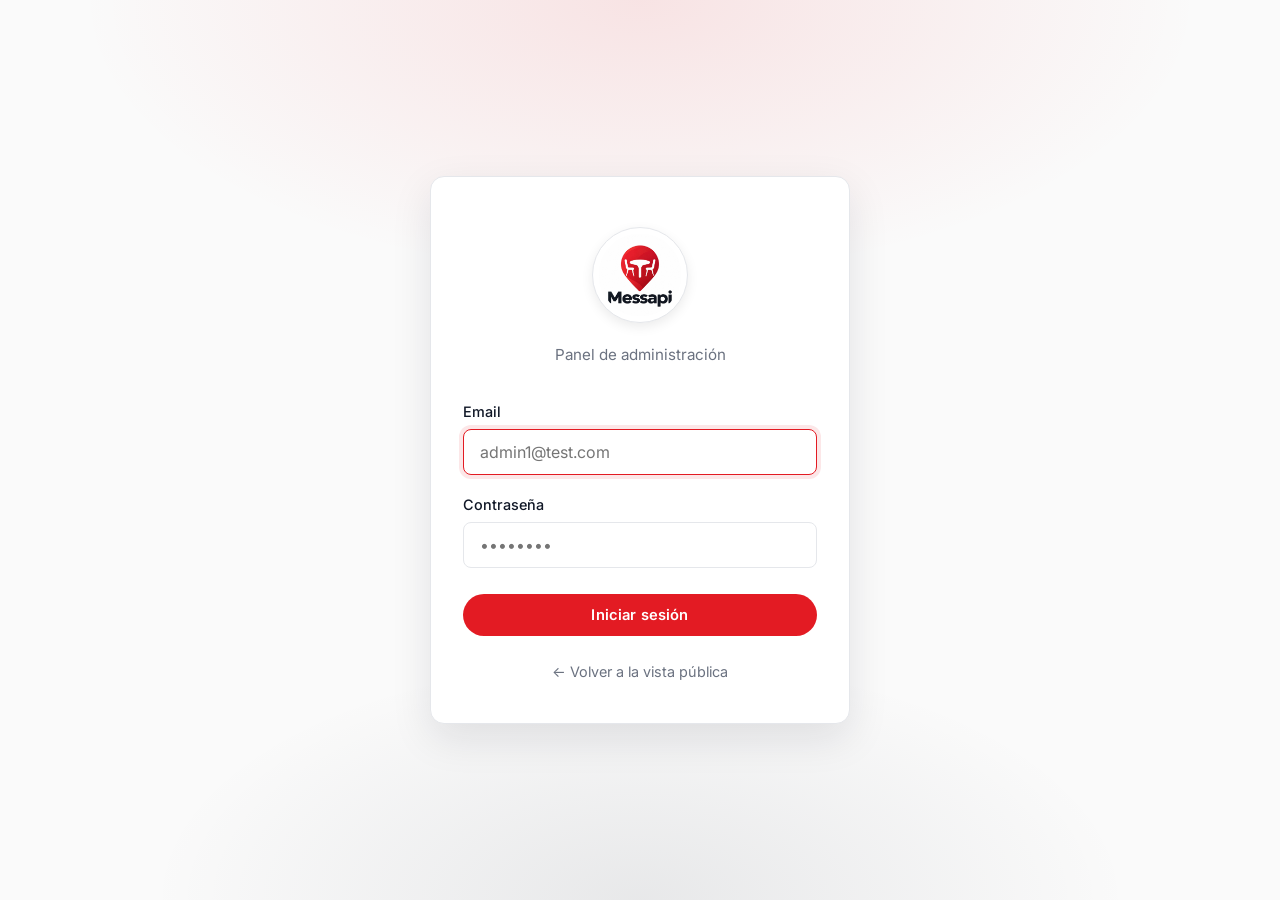
==== commit 38846312: "feat: integracion de logo, paleta roja, buscador exacto y rediseño visual completo" ====
--- a/home.html
+++ b/home.html
@@ -17,26 +17,37 @@
 </head>
 <body>
 
-    <!-- Navbar -->
+    <!-- ============================================
+         Navbar
+         ============================================ -->
     <header class="app-navbar">
         <div class="app-navbar__inner">
-            <div class="app-navbar__brand">
-                <span class="logo-mark"></span>
-                <span class="logo-text">Messapi</span>
-                <span class="app-navbar__badge">Admin</span>
-            </div>
+
+<div class="app-navbar__brand" style="display: flex; align-items: center; gap: 8px;">
+    
+    <!-- Logo en círculo -->
+    <div style="width: 32px; height: 32px; border-radius: 50%; overflow: hidden; display: flex; align-items: center; justify-content: center; background: #ffffff; border: 1px solid var(--border); padding: 2px; flex-shrink: 0;">
+        <img src="assets/logo.jpeg" alt="Messapi" style="width: 100%; height: 100%; object-fit: contain; border-radius: 50%;">
+    </div>
+
+    <!-- Texto "Messapi" y Badge "Admin" -->
+    <span style="font-family: var(--font-display); font-size: 1.1rem; font-weight: 700; color: var(--ink);">Messapi</span>
+    <span class="app-navbar__badge" style="margin-left: 0;">Admin</span>
+    
+</div>
 
             <nav class="app-navbar__actions">
                 <button type="button" class="navbar-btn is-active" id="nav-home" title="Home">
-                    <svg viewBox="0 0 24 24" width="18" height="18" aria-hidden="true">
+                    <svg class="navbar-btn__icon" viewBox="0 0 24 24" width="18" height="18" aria-hidden="true">
                         <path d="M3 10.5 12 3l9 7.5V21a1 1 0 0 1-1 1h-5v-7h-6v7H4a1 1 0 0 1-1-1V10.5Z"
                               fill="none" stroke="currentColor" stroke-width="1.8"
                               stroke-linejoin="round" stroke-linecap="round"/>
                     </svg>
+                    <span class="navbar-btn__label">Home</span>
                 </button>
 
                 <button type="button" class="navbar-btn" id="nav-edit" title="Editar">
-                    <svg viewBox="0 0 24 24" width="18" height="18" aria-hidden="true">
+                    <svg class="navbar-btn__icon" viewBox="0 0 24 24" width="18" height="18" aria-hidden="true">
                         <path d="M4 20h4l10-10-4-4L4 16v4Z"
                               fill="none" stroke="currentColor" stroke-width="1.8"
                               stroke-linejoin="round" stroke-linecap="round"/>
@@ -44,20 +55,22 @@
                               fill="none" stroke="currentColor" stroke-width="1.8"
                               stroke-linecap="round"/>
                     </svg>
+                    <span class="navbar-btn__label">Editar</span>
                 </button>
 
                 <a href="public.html" class="navbar-btn" id="nav-public" title="Vista pública">
-                    <svg viewBox="0 0 24 24" width="18" height="18" aria-hidden="true">
+                    <svg class="navbar-btn__icon" viewBox="0 0 24 24" width="18" height="18" aria-hidden="true">
                         <path d="M2 12s3.5-7 10-7 10 7 10 7-3.5 7-10 7S2 12 2 12Z"
                               fill="none" stroke="currentColor" stroke-width="1.8"
                               stroke-linejoin="round" stroke-linecap="round"/>
                         <circle cx="12" cy="12" r="3"
                                 fill="none" stroke="currentColor" stroke-width="1.8"/>
                     </svg>
+                    <span class="navbar-btn__label">Vista pública</span>
                 </a>
 
                 <button type="button" class="navbar-btn navbar-btn--danger" id="nav-logout" title="Cerrar sesión">
-                    <svg viewBox="0 0 24 24" width="18" height="18" aria-hidden="true">
+                    <svg class="navbar-btn__icon" viewBox="0 0 24 24" width="18" height="18" aria-hidden="true">
                         <path d="M15 3h4a1 1 0 0 1 1 1v16a1 1 0 0 1-1 1h-4"
                               fill="none" stroke="currentColor" stroke-width="1.8"
                               stroke-linecap="round"/>
@@ -68,19 +81,23 @@
                               fill="none" stroke="currentColor" stroke-width="1.8"
                               stroke-linecap="round"/>
                     </svg>
+                    <span class="navbar-btn__label">Salir</span>
                 </button>
             </nav>
+
         </div>
     </header>
 
-    <!-- Panel de mesas -->
+    <!-- ============================================
+         Panel de mesas
+         ============================================ -->
     <main class="tables-panel">
 
+        <!-- Hero -->
         <section class="tables-hero">
             <div class="tables-hero__head">
                 <h1 class="tables-hero__title">PANEL GENERAL DE MESAS</h1>
 
-                <!-- Toggle ON/OFF -->
                 <label class="toggle" id="open-toggle" title="Abrir o cerrar el restaurante">
                     <input type="checkbox" id="open-checkbox">
                     <span class="toggle__track">
@@ -89,14 +106,50 @@
                     <span class="toggle__label" id="toggle-label">—</span>
                 </label>
             </div>
+
             <p class="tables-hero__subtitle" id="restaurant-info">Cargando...</p>
-        </section>
-
+
+                        <!-- Buscador y Filtros -->
+            <div style="margin-top: 16px; display: flex; flex-direction: column; gap: 10px;">
+                
+                <!-- Buscador de mesas -->
+                <div class="search-table-wrapper">
+                    <span class="search-table-icon">
+                        <svg viewBox="0 0 24 24" width="18" height="18" fill="none" stroke="currentColor" stroke-width="2.5">
+                            <circle cx="11" cy="11" r="7"/>
+                            <path d="m20 20-3.5-3.5" stroke-linecap="round"/>
+                        </svg>
+                    </span>
+                    <input type="number" id="search-table-input" placeholder="Buscar mesa N°..." class="search-table-input">
+                </div>
+
+                <!-- Filtros por estado -->
+                <div class="tables-filter" id="tables-filter" style="margin-top: 0;">
+                    <button type="button" class="filter-tab is-active" data-filter="all">
+                        Todas (<span id="count-all">0</span>)
+                    </button>
+                    <button type="button" class="filter-tab" data-filter="available">
+                        <span class="filter-tab__dot filter-tab__dot--green"></span>
+                        Libres (<span id="count-available">0</span>)
+                    </button>
+                    <button type="button" class="filter-tab" data-filter="occupied">
+                        <span class="filter-tab__dot filter-tab__dot--red"></span>
+                        Ocupadas (<span id="count-occupied">0</span>)
+                    </button>
+                    <button type="button" class="filter-tab" data-filter="reserved">
+                        <span class="filter-tab__dot filter-tab__dot--yellow"></span>
+                        Reservadas (<span id="count-reserved">0</span>)
+                    </button>
+                </div>
+            </div>
+
+        <!-- Loading -->
         <div id="loading" class="state-block">
             <div class="spinner"></div>
             <p>Cargando tus mesas...</p>
         </div>
 
+        <!-- Sin restaurante -->
         <section id="empty-state" class="empty-restaurant" hidden>
             <div class="empty-restaurant__card">
                 <h2 class="empty-restaurant__title">Todavía no tenés un restaurante</h2>
@@ -109,6 +162,7 @@
             </div>
         </section>
 
+        <!-- Sin mesas -->
         <section id="no-tables-state" class="state-block" hidden>
             <p>No tenés mesas todavía.</p>
             <button type="button" class="btn btn-primary" id="add-tables-btn">
@@ -116,9 +170,11 @@
             </button>
         </section>
 
+        <!-- Grid de mesas -->
         <section id="tables-content" hidden>
             <div id="tables-grid" class="tables-grid"></div>
 
+            <!-- Leyenda -->
             <div class="legend">
                 <span class="legend__item">
                     <span class="legend__dot legend__dot--available"></span>
@@ -137,20 +193,33 @@
 
     </main>
 
-    <!-- Modal Editar -->
+    <!-- ============================================
+         Modal: Editar restaurante
+         ============================================ -->
     <div class="modal-overlay" id="edit-modal" hidden>
         <div class="modal modal--large">
+
             <div class="modal__header">
-                <h2 class="modal__title">Editar restaurante</h2>
+                <h2 class="modal__title" id="edit-modal-title">Editar restaurante</h2>
                 <button type="button" class="modal__close" id="edit-cancel" aria-label="Cerrar">✕</button>
             </div>
 
+            <!-- Pestañas -->
             <div class="tabs">
-                <button type="button" class="tab is-active" data-tab="info">Información</button>
-                <button type="button" class="tab" data-tab="tables">Cantidad de mesas</button>
+                <button type="button" class="tab is-active" data-tab="info">
+                    Información
+                </button>
+                <button type="button" class="tab" data-tab="add">
+                    Agregar mesas
+                </button>
+                <button type="button" class="tab" data-tab="remove">
+                    Eliminar mesas
+                </button>
             </div>
 
             <form id="edit-form" novalidate>
+
+                <!-- Pestaña 1: Información -->
                 <div class="tab-panel is-active" data-panel="info">
                     <div class="form-group">
                         <label for="name">Nombre</label>
@@ -170,36 +239,84 @@
                     </div>
                 </div>
 
-                <div class="tab-panel" data-panel="tables">
+                <!-- Pestaña 2: Agregar mesas -->
+                <div class="tab-panel" data-panel="add">
                     <p class="form-section__hint">
-                        Podés aumentar o reducir la cantidad de mesas.
-                    </p>
-                    <div class="numberbox" id="numberbox">
-                        <button type="button" class="numberbox__btn" id="btn-minus">−</button>
-                        <input type="number" class="numberbox__input" id="tables-count"
-                               min="1" max="100" step="1" value="1">
-                        <button type="button" class="numberbox__btn" id="btn-plus">+</button>
-                    </div>
-                    <p class="numberbox__hint" id="numberbox-hint">
-                        Actualmente tenés <strong>1</strong> mesa.
-                    </p>
-                </div>
-
+                        Se agregarán mesas nuevas con la cantidad de sillas que elijas.
+                    </p>
+
+                    <div class="form-group" style="margin-top: 24px;">
+                        <label class="numberbox__label">¿Cuántas mesas querés agregar?</label>
+                        <div class="numberbox" id="add-tables-numberbox">
+                            <button type="button" class="numberbox__btn" id="add-tables-minus">−</button>
+                            <input type="number" class="numberbox__input" id="add-tables-count" min="1" max="100" step="1" value="5">
+                            <button type="button" class="numberbox__btn" id="add-tables-plus">+</button>
+                        </div>
+                    </div>
+
+                    <div class="form-group">
+                        <label class="numberbox__label">¿Cuántas sillas tiene cada mesa?</label>
+                        <div class="numberbox" id="add-chairs-numberbox">
+                            <button type="button" class="numberbox__btn" id="add-chairs-minus">−</button>
+                            <input type="number" class="numberbox__input" id="add-chairs-count" min="1" max="20" step="1" value="4">
+                            <button type="button" class="numberbox__btn" id="add-chairs-plus">+</button>
+                        </div>
+                    </div>
+
+                    <p class="numberbox__hint" id="add-hint">
+                        Se agregarán <strong>5</strong> mesas con <strong>4</strong> sillas cada una.
+                    </p>
+                </div>
+
+                <!-- Pestaña 3: Eliminar mesas -->
+                <div class="tab-panel" data-panel="remove">
+                    <p class="form-section__hint">
+                        Se eliminarán las mesas con mayor número. Si alguna está ocupada, no se podrá.
+                    </p>
+
+                    <p class="remove-info" id="remove-info">
+                        Actualmente tenés <strong>0</strong> mesas.
+                    </p>
+
+                    <div class="form-group" style="margin-top: 16px;">
+                        <label class="numberbox__label">¿Cuántas mesas querés eliminar?</label>
+                        <div class="numberbox" id="remove-tables-numberbox">
+                            <button type="button" class="numberbox__btn" id="remove-tables-minus">−</button>
+                            <input type="number" class="numberbox__input" id="remove-tables-count" min="0" max="100" step="1" value="0">
+                            <button type="button" class="numberbox__btn" id="remove-tables-plus">+</button>
+                        </div>
+                    </div>
+
+                    <p class="numberbox__hint" id="remove-hint">
+                        Se eliminarán <strong>0</strong> mesas.
+                    </p>
+                </div>
+
+                <!-- Error general -->
                 <div id="form-error" class="form-error" hidden></div>
 
+                <!-- Acciones -->
                 <div class="modal__actions">
-                    <button type="button" class="btn btn-outline" id="edit-cancel-2">Cancelar</button>
-                    <button type="submit" class="btn btn-primary" id="edit-save">Guardar</button>
-                </div>
+                    <button type="button" class="btn btn-outline" id="edit-cancel-2">
+                        Cancelar
+                    </button>
+                    <button type="submit" class="btn btn-primary" id="edit-save">
+                        Guardar
+                    </button>
+                </div>
+
             </form>
         </div>
     </div>
 
-    <!-- Modal Crear restaurante -->
+    <!-- ============================================
+         Modal: Crear restaurante
+         ============================================ -->
     <div class="modal-overlay" id="create-modal" hidden>
         <div class="modal">
             <h2 class="modal__title">Crear restaurante</h2>
             <p class="modal__message">Completá los datos de tu restaurante.</p>
+
             <form id="create-restaurant-form" novalidate>
                 <div class="form-group">
                     <label for="create-name">Nombre</label>
@@ -217,19 +334,27 @@
                     <label for="create-description">Descripción</label>
                     <textarea id="create-description" rows="3" maxlength="1000"></textarea>
                 </div>
+
                 <div id="modal-error" class="form-error" hidden></div>
+
                 <div class="modal__actions">
-                    <button type="button" class="btn btn-outline" id="cancel-create-btn">Cancelar</button>
-                    <button type="submit" class="btn btn-primary" id="submit-create-btn">Crear</button>
+                    <button type="button" class="btn btn-outline" id="cancel-create-btn">
+                        Cancelar
+                    </button>
+                    <button type="submit" class="btn btn-primary" id="submit-create-btn">
+                        Crear restaurante
+                    </button>
                 </div>
             </form>
         </div>
     </div>
 
-    <!-- Modal Confirmación -->
+    <!-- ============================================
+         Modal: Confirmar cambio
+         ============================================ -->
     <div class="modal-overlay" id="confirm-modal" hidden>
         <div class="modal">
-            <h2 class="modal__title" id="confirm-title">Confirmar</h2>
+            <h2 class="modal__title" id="confirm-title">Confirmar cambio</h2>
             <p class="modal__message" id="confirm-message"></p>
             <div class="modal__actions">
                 <button type="button" class="btn btn-outline" id="confirm-cancel">Cancelar</button>
@@ -238,7 +363,9 @@
         </div>
     </div>
 
-    <!-- Modal Bloqueado -->
+    <!-- ============================================
+         Modal: Bloqueado
+         ============================================ -->
     <div class="modal-overlay" id="blocked-modal" hidden>
         <div class="modal">
             <h2 class="modal__title">No se puede reducir</h2>
@@ -249,6 +376,7 @@
         </div>
     </div>
 
+    <!-- Scripts -->
     <script src="js/config.js"></script>
     <script src="js/utils/session.js"></script>
     <script src="js/utils/ui.js"></script>
--- a/css/global.css
+++ b/css/global.css
@@ -8,23 +8,23 @@
 }
 
 :root {
-    /* Paleta principal */
-    --wine:        #8B1E3F;
-    --wine-dark:   #6B1530;
-    --wine-light:  #F5E6EB;
-
-    --ink:         #1A1A1A;
-    --ink-soft:    #3A3A3A;
-    --muted:       #7A7A7A;
-    --muted-soft:  #A8A8A8;
-
-    --gold:        #C9A961;
-    --gold-soft:   #E5D4A8;
-
-    --cream:       #FAF8F5;
+    /* Paleta principal (Basada en el Logo Messapi) */
+    --wine:        #E31B23; /* Rojo vibrante */
+    --wine-dark:   #B31218; /* Rojo oscuro para hover */
+    --wine-light:  #FDECEC; /* Rojo muy claro para fondos */
+
+    --ink:         #111827; /* Negro del texto Messapi */
+    --ink-soft:    #374151;
+    --muted:       #6B7280;
+    --muted-soft:  #9CA3AF;
+
+    --gold:        #111827; /* Negro para mantener la elegancia */
+    --gold-soft:   #E5E7EB;
+
+    --cream:       #FAFAFA;
     --surface:     #FFFFFF;
-    --border:      #EAE6E0;
-    --border-dark: #D8D2C8;
+    --border:      #E5E7EB;
+    --border-dark: #D1D5DB;
 
     /* Estados */
     --success:     #2E7D32;
@@ -35,27 +35,23 @@
     --danger-bg:   #FFEBEE;
     --info:        #1565C0;
     --info-bg:     #E3F2FD;
-    --muted-bg:    #F0F0F0;
+    --muted-bg:    #F3F4F6;
 
     /* Radios y sombras */
     --radius:      14px;
     --radius-sm:   8px;
     --radius-full: 999px;
 
-    --shadow-sm:   0 1px 3px rgba(26, 26, 26, 0.04);
-    --shadow-md:   0 4px 14px rgba(26, 26, 26, 0.06);
-    --shadow-lg:   0 14px 40px rgba(26, 26, 26, 0.10);
+    --shadow-sm:   0 1px 3px rgba(17, 24, 39, 0.04);
+    --shadow-md:   0 4px 14px rgba(17, 24, 39, 0.06);
+    --shadow-lg:   0 14px 40px rgba(17, 24, 39, 0.10);
 
     /* Tipografía */
     --font-display: 'Playfair Display', Georgia, serif;
-    --font-sans:    'Inter', -apple-system, BlinkMacSystemFont,
-                    'Segoe UI', Roboto, sans-serif;
-}
-
-/* El atributo hidden siempre oculta (regla universal) */
-[hidden] {
-    display: none !important;
-}
+    --font-sans:    'Inter', -apple-system, BlinkMacSystemFont, 'Segoe UI', Roboto, sans-serif;
+}
+
+[hidden] { display: none !important; }
 
 html {
     font-family: var(--font-sans);
@@ -112,7 +108,6 @@
 
 .logo-icon { font-size: 1.5rem; }
 .logo-text { line-height: 1; }
-
 .app-header__nav { display: flex; gap: 10px; }
 
 /* =========================================================
@@ -122,8 +117,8 @@
     position: relative;
     padding: 72px 0 56px;
     background:
-        radial-gradient(900px 320px at 50% 0%, rgba(139, 30, 63, 0.08) 0%, transparent 70%),
-        radial-gradient(700px 240px at 80% 100%, rgba(201, 169, 97, 0.10) 0%, transparent 70%),
+        radial-gradient(900px 320px at 50% 0%, rgba(227, 27, 35, 0.08) 0%, transparent 70%),
+        radial-gradient(700px 240px at 80% 100%, rgba(17, 24, 39, 0.05) 0%, transparent 70%),
         var(--cream);
     text-align: center;
 }
@@ -196,16 +191,9 @@
     text-align: center;
     transition: transform 0.2s, box-shadow 0.2s;
 }
-.stat-card:hover {
-    transform: translateY(-2px);
-    box-shadow: var(--shadow-lg);
-}
-
-.stat-card__icon {
-    font-size: 1.6rem;
-    margin-bottom: 8px;
-    line-height: 1;
-}
+.stat-card:hover { transform: translateY(-2px); box-shadow: var(--shadow-lg); }
+
+.stat-card__icon { font-size: 1.6rem; margin-bottom: 8px; line-height: 1; }
 
 .stat-card__value {
     font-family: var(--font-display);
@@ -278,7 +266,7 @@
 .toolbar__search input:focus {
     outline: none;
     border-color: var(--wine);
-    box-shadow: 0 0 0 4px rgba(139, 30, 63, 0.10);
+    box-shadow: 0 0 0 4px rgba(227, 27, 35, 0.10);
 }
 .toolbar__search input:focus + .toolbar__search-icon { color: var(--wine); }
 
@@ -306,7 +294,7 @@
 .toolbar__sort select:focus {
     outline: none;
     border-color: var(--wine);
-    box-shadow: 0 0 0 4px rgba(139, 30, 63, 0.10);
+    box-shadow: 0 0 0 4px rgba(227, 27, 35, 0.10);
 }
 
 /* =========================================================
@@ -324,8 +312,7 @@
     border: 1px solid transparent;
     border-radius: var(--radius-full);
     cursor: pointer;
-    transition: background 0.15s, border-color 0.15s,
-                color 0.15s, opacity 0.15s, transform 0.1s;
+    transition: background 0.15s, border-color 0.15s, color 0.15s, opacity 0.15s, transform 0.1s;
     text-decoration: none;
     white-space: nowrap;
     letter-spacing: 0.01em;
@@ -333,22 +320,11 @@
 .btn:disabled { opacity: 0.6; cursor: not-allowed; }
 .btn:active:not(:disabled) { transform: translateY(1px); }
 
-.btn-primary {
-    background: var(--wine);
-    color: #fff;
-}
+.btn-primary { background: var(--wine); color: #fff; }
 .btn-primary:hover:not(:disabled) { background: var(--wine-dark); }
 
-.btn-outline {
-    background: transparent;
-    border-color: var(--border-dark);
-    color: var(--ink);
-}
-.btn-outline:hover {
-    background: var(--wine);
-    border-color: var(--wine);
-    color: #fff;
-}
+.btn-outline { background: transparent; border-color: var(--border-dark); color: var(--ink); }
+.btn-outline:hover { background: var(--wine); border-color: var(--wine); color: #fff; }
 
 .btn-sm { padding: 9px 18px; font-size: 0.85rem; }
 .btn-block { width: 100%; margin-top: 8px; }
@@ -362,15 +338,9 @@
     color: var(--muted);
     font-size: 1rem;
 }
-
 .state-block--error { color: var(--danger); }
 .state-block--error p { margin-bottom: 20px; }
-
-.empty-icon {
-    font-size: 3rem;
-    margin-bottom: 14px;
-    opacity: 0.4;
-}
+.empty-icon { font-size: 3rem; margin-bottom: 14px; opacity: 0.4; }
 
 /* =========================================================
    Grid público
@@ -406,15 +376,12 @@
     min-height: 100vh;
     padding: 24px;
     background:
-        radial-gradient(800px 400px at 50% 0%, rgba(139, 30, 63, 0.10) 0%, transparent 70%),
-        radial-gradient(700px 350px at 50% 100%, rgba(201, 169, 97, 0.12) 0%, transparent 70%),
+        radial-gradient(800px 400px at 50% 0%, rgba(227, 27, 35, 0.10) 0%, transparent 70%),
+        radial-gradient(700px 350px at 50% 100%, rgba(17, 24, 39, 0.08) 0%, transparent 70%),
         var(--cream);
 }
 
-.auth-container {
-    width: 100%;
-    max-width: 420px;
-}
+.auth-container { width: 100%; max-width: 420px; }
 
 .auth-card {
     background: var(--surface);
@@ -424,12 +391,7 @@
     box-shadow: var(--shadow-lg);
 }
 
-.auth-logo {
-    text-align: center;
-    font-size: 2.5rem;
-    margin-bottom: 8px;
-    line-height: 1;
-}
+.auth-logo { text-align: center; font-size: 2.5rem; margin-bottom: 8px; line-height: 1; }
 
 .auth-title {
     font-family: var(--font-display);
@@ -441,38 +403,14 @@
     margin-bottom: 6px;
 }
 
-.auth-subtitle {
-    text-align: center;
-    color: var(--muted);
-    font-size: 0.95rem;
-    margin-bottom: 32px;
-}
-
-.auth-footer {
-    margin-top: 24px;
-    text-align: center;
-    font-size: 0.9rem;
-}
-
-.auth-footer a {
-    color: var(--muted);
-    transition: color 0.15s;
-}
-.auth-footer a:hover {
-    color: var(--wine);
-}
-
-.auth-card .form-group {
-    margin-bottom: 18px;
-}
-
-.auth-card .form-group label {
-    display: block;
-    margin-bottom: 6px;
-    font-weight: 500;
-    font-size: 0.9rem;
-    color: var(--ink);
-}
+.auth-subtitle { text-align: center; color: var(--muted); font-size: 0.95rem; margin-bottom: 32px; }
+
+.auth-footer { margin-top: 24px; text-align: center; font-size: 0.9rem; }
+.auth-footer a { color: var(--muted); transition: color 0.15s; }
+.auth-footer a:hover { color: var(--wine); }
+
+.auth-card .form-group { margin-bottom: 18px; }
+.auth-card .form-group label { display: block; margin-bottom: 6px; font-weight: 500; font-size: 0.9rem; color: var(--ink); }
 
 .auth-card .form-group input {
     width: 100%;
@@ -489,10 +427,9 @@
 .auth-card .form-group input:focus {
     outline: none;
     border-color: var(--wine);
-    box-shadow: 0 0 0 4px rgba(139, 30, 63, 0.10);
-}
-
-/* Mensaje de error */
+    box-shadow: 0 0 0 4px rgba(227, 27, 35, 0.10);
+}
+
 .form-error {
     margin-top: 14px;
     padding: 12px 14px;
@@ -509,7 +446,7 @@
 .modal-overlay {
     position: fixed;
     inset: 0;
-    background: rgba(26, 26, 26, 0.5);
+    background: rgba(17, 24, 39, 0.5);
     display: flex;
     align-items: center;
     justify-content: center;
@@ -518,10 +455,7 @@
     animation: fadeIn 0.2s ease-out;
 }
 
-@keyframes fadeIn {
-    from { opacity: 0; }
-    to   { opacity: 1; }
-}
+@keyframes fadeIn { from { opacity: 0; } to { opacity: 1; } }
 
 .modal {
     background: var(--surface);
@@ -542,13 +476,7 @@
 
 .modal--large { max-width: 560px; }
 
-.modal__header {
-    display: flex;
-    align-items: center;
-    justify-content: space-between;
-    margin-bottom: 20px;
-}
-
+.modal__header { display: flex; align-items: center; justify-content: space-between; margin-bottom: 20px; }
 .modal__header .modal__title { margin-bottom: 0; }
 
 .modal__close {
@@ -561,10 +489,7 @@
     border-radius: 4px;
     transition: background 0.15s, color 0.15s;
 }
-.modal__close:hover {
-    background: var(--cream);
-    color: var(--ink);
-}
+.modal__close:hover { background: var(--cream); color: var(--ink); }
 
 .modal__title {
     font-family: var(--font-display);
@@ -575,23 +500,10 @@
     letter-spacing: -0.01em;
 }
 
-.modal__message {
-    color: var(--muted);
-    font-size: 0.92rem;
-    margin-bottom: 24px;
-}
-
-.modal .form-group {
-    margin-bottom: 16px;
-}
-
-.modal .form-group label {
-    display: block;
-    margin-bottom: 6px;
-    font-weight: 500;
-    font-size: 0.88rem;
-    color: var(--ink);
-}
+.modal__message { color: var(--muted); font-size: 0.92rem; margin-bottom: 24px; }
+
+.modal .form-group { margin-bottom: 16px; }
+.modal .form-group label { display: block; margin-bottom: 6px; font-weight: 500; font-size: 0.88rem; color: var(--ink); }
 
 .modal .form-group input,
 .modal .form-group textarea {
@@ -611,16 +523,10 @@
 .modal .form-group textarea:focus {
     outline: none;
     border-color: var(--wine);
-    box-shadow: 0 0 0 4px rgba(139, 30, 63, 0.10);
-}
-
-.modal__actions {
-    display: flex;
-    gap: 10px;
-    justify-content: flex-end;
-    margin-top: 24px;
-}
-
+    box-shadow: 0 0 0 4px rgba(227, 27, 35, 0.10);
+}
+
+.modal__actions { display: flex; gap: 10px; justify-content: flex-end; margin-top: 24px; }
 .modal__actions .btn { min-width: 120px; }
 
 /* =========================================================
@@ -668,11 +574,7 @@
     margin-left: 4px;
 }
 
-.app-navbar__actions {
-    display: flex;
-    align-items: center;
-    gap: 8px;
-}
+.app-navbar__actions { display: flex; align-items: center; gap: 8px; }
 
 .navbar-btn {
     display: inline-flex;
@@ -692,51 +594,18 @@
     transition: background 0.15s, border-color 0.15s, color 0.15s;
 }
 
-.navbar-btn:hover {
-    background: var(--cream);
-    border-color: var(--border);
-    text-decoration: none;
-    color: var(--ink);
-}
-
-.navbar-btn.is-active {
-    background: var(--wine);
-    color: #fff;
-    border-color: var(--wine);
-}
-.navbar-btn.is-active:hover {
-    background: var(--wine-dark);
-    border-color: var(--wine-dark);
-    color: #fff;
-}
-
-.navbar-btn--danger:hover {
-    background: var(--danger-bg);
-    border-color: var(--danger);
-    color: var(--danger);
-}
-
-.navbar-btn__icon {
-    width: 18px;
-    height: 18px;
-    flex-shrink: 0;
-    display: block;
-    font-size: 1rem;
-    line-height: 1;
-}
+.navbar-btn:hover { background: var(--cream); border-color: var(--border); text-decoration: none; color: var(--ink); }
+.navbar-btn.is-active { background: var(--wine); color: #fff; border-color: var(--wine); }
+.navbar-btn.is-active:hover { background: var(--wine-dark); border-color: var(--wine-dark); color: #fff; }
+.navbar-btn--danger:hover { background: var(--danger-bg); border-color: var(--danger); color: var(--danger); }
+
+.navbar-btn__icon { width: 18px; height: 18px; flex-shrink: 0; display: block; font-size: 1rem; line-height: 1; }
 
 /* =========================================================
    Panel de mesas — Layout
    ========================================================= */
-.tables-panel {
-    max-width: 1200px;
-    margin: 0 auto;
-    padding: 32px 24px 72px;
-}
-
-.tables-hero {
-    margin-bottom: 32px;
-}
+.tables-panel { max-width: 1200px; margin: 0 auto; padding: 32px 24px 72px; }
+.tables-hero { margin-bottom: 32px; }
 
 .tables-hero__title {
     font-family: var(--font-display);
@@ -748,18 +617,10 @@
     text-transform: uppercase;
 }
 
-.tables-hero__subtitle {
-    color: var(--muted);
-    font-size: 0.95rem;
-}
-
-/* =========================================================
-   Grid de mesas (responsive automático)
-   Se adapta al ancho del celu:
-   - 320px → 4 columnas
-   - 375px → 5 columnas
-   - 414px → 6 columnas
-   - 480px+ → 7 columnas
+.tables-hero__subtitle { color: var(--muted); font-size: 0.95rem; }
+
+/* =========================================================
+   Grid de mesas (Círculos 3D)
    ========================================================= */
 .tables-grid {
     display: grid;
@@ -784,46 +645,21 @@
     font-size: 1.9rem;
     color: #fff;
     text-shadow: 0 2px 3px rgba(0, 0, 0, 0.35);
-    transition:
-        transform 0.15s cubic-bezier(0.4, 0, 0.2, 1),
-        box-shadow 0.2s ease,
-        filter 0.2s ease;
+    transition: transform 0.15s cubic-bezier(0.4, 0, 0.2, 1), box-shadow 0.2s ease, filter 0.2s ease;
     will-change: transform;
     -webkit-tap-highlight-color: transparent;
     outline: none;
 }
 
-/* Brillo superior (glossy) */
+/* Brillo y sombra unificados */
 .table-circle::before {
     content: '';
     position: absolute;
-    top: 6%;
-    left: 15%;
-    right: 15%;
-    height: 38%;
+    inset: 0;
     border-radius: 50%;
-    background: linear-gradient(
-        180deg,
-        rgba(255, 255, 255, 0.55) 0%,
-        rgba(255, 255, 255, 0.05) 100%
-    );
-    pointer-events: none;
-}
-
-/* Sombra interna (volumen) */
-.table-circle::after {
-    content: '';
-    position: absolute;
-    bottom: 4%;
-    left: 20%;
-    right: 20%;
-    height: 22%;
-    border-radius: 50%;
-    background: radial-gradient(
-        ellipse at center,
-        rgba(0, 0, 0, 0.18) 0%,
-        transparent 70%
-    );
+    background: 
+        linear-gradient(180deg, rgba(255, 255, 255, 0.55) 0%, rgba(255, 255, 255, 0.05) 40%, transparent 40%),
+        radial-gradient(ellipse at center, transparent 40%, rgba(0, 0, 0, 0.18) 100%);
     pointer-events: none;
 }
 
@@ -835,99 +671,29 @@
     letter-spacing: -0.02em;
 }
 
-/* Estados */
 .table-circle--available {
-    background:
-        radial-gradient(circle at 30% 25%,
-            #4ade80 0%,
-            #16a34a 55%,
-            #15803d 100%);
-    box-shadow:
-        0 1px 0 rgba(255, 255, 255, 0.4) inset,
-        0 -3px 6px rgba(0, 0, 0, 0.15) inset,
-        0 8px 18px rgba(22, 163, 74, 0.35),
-        0 3px 6px rgba(0, 0, 0, 0.10);
-}
-
+    background: radial-gradient(circle at 30% 25%, #4ade80 0%, #16a34a 55%, #15803d 100%);
+    box-shadow: 0 1px 0 rgba(255,255,255,0.4) inset, 0 -3px 6px rgba(0,0,0,0.15) inset, 0 8px 18px rgba(22, 163, 74, 0.35);
+}
 .table-circle--occupied {
-    background:
-        radial-gradient(circle at 30% 25%,
-            #f87171 0%,
-            #dc2626 55%,
-            #b91c1c 100%);
-    box-shadow:
-        0 1px 0 rgba(255, 255, 255, 0.4) inset,
-        0 -3px 6px rgba(0, 0, 0, 0.15) inset,
-        0 8px 18px rgba(220, 38, 38, 0.35),
-        0 3px 6px rgba(0, 0, 0, 0.10);
-}
-
+    background: radial-gradient(circle at 30% 25%, #f87171 0%, #dc2626 55%, #b91c1c 100%);
+    box-shadow: 0 1px 0 rgba(255,255,255,0.4) inset, 0 -3px 6px rgba(0,0,0,0.15) inset, 0 8px 18px rgba(220, 38, 38, 0.35);
+}
 .table-circle--reserved {
-    background:
-        radial-gradient(circle at 30% 25%,
-            #fcd34d 0%,
-            #f59e0b 55%,
-            #d97706 100%);
-    box-shadow:
-        0 1px 0 rgba(255, 255, 255, 0.5) inset,
-        0 -3px 6px rgba(0, 0, 0, 0.15) inset,
-        0 8px 18px rgba(245, 158, 11, 0.40),
-        0 3px 6px rgba(0, 0, 0, 0.10);
+    background: radial-gradient(circle at 30% 25%, #fcd34d 0%, #f59e0b 55%, #d97706 100%);
+    box-shadow: 0 1px 0 rgba(255,255,255,0.5) inset, 0 -3px 6px rgba(0,0,0,0.15) inset, 0 8px 18px rgba(245, 158, 11, 0.40);
     color: #7c2d12;
     text-shadow: 0 1px 1px rgba(255, 255, 255, 0.3);
 }
 
-/* Hover */
-.table-circle:hover:not(:disabled) {
-    transform: translateY(-4px) scale(1.04);
-}
-
-.table-circle--available:hover:not(:disabled) {
-    box-shadow:
-        0 1px 0 rgba(255, 255, 255, 0.5) inset,
-        0 -3px 6px rgba(0, 0, 0, 0.15) inset,
-        0 14px 28px rgba(22, 163, 74, 0.50),
-        0 5px 10px rgba(0, 0, 0, 0.12);
-}
-
-.table-circle--occupied:hover:not(:disabled) {
-    box-shadow:
-        0 1px 0 rgba(255, 255, 255, 0.5) inset,
-        0 -3px 6px rgba(0, 0, 0, 0.15) inset,
-        0 14px 28px rgba(220, 38, 38, 0.50),
-        0 5px 10px rgba(0, 0, 0, 0.12);
-}
-
-.table-circle--reserved:hover:not(:disabled) {
-    box-shadow:
-        0 1px 0 rgba(255, 255, 255, 0.5) inset,
-        0 -3px 6px rgba(0, 0, 0, 0.15) inset,
-        0 14px 28px rgba(245, 158, 11, 0.55),
-        0 5px 10px rgba(0, 0, 0, 0.12);
-}
-
-/* Active (presionado) */
-.table-circle:active:not(:disabled) {
-    transform: translateY(-1px) scale(0.97);
-    transition: transform 0.05s ease;
-}
-
-/* Focus (teclado) */
-.table-circle:focus-visible {
-    box-shadow:
-        0 1px 0 rgba(255, 255, 255, 0.5) inset,
-        0 -3px 6px rgba(0, 0, 0, 0.15) inset,
-        0 0 0 4px rgba(139, 30, 63, 0.35),
-        0 8px 18px rgba(0, 0, 0, 0.20);
-}
-
-/* Disabled */
-.table-circle:disabled {
-    opacity: 0.55;
-    cursor: wait;
-    transform: none !important;
-    filter: grayscale(0.3);
-}
+.table-circle:hover:not(:disabled) { transform: translateY(-4px) scale(1.04); }
+.table-circle--available:hover:not(:disabled) { box-shadow: 0 1px 0 rgba(255,255,255,0.5) inset, 0 -3px 6px rgba(0,0,0,0.15) inset, 0 14px 28px rgba(22, 163, 74, 0.50); }
+.table-circle--occupied:hover:not(:disabled) { box-shadow: 0 1px 0 rgba(255,255,255,0.5) inset, 0 -3px 6px rgba(0,0,0,0.15) inset, 0 14px 28px rgba(220, 38, 38, 0.50); }
+.table-circle--reserved:hover:not(:disabled) { box-shadow: 0 1px 0 rgba(255,255,255,0.5) inset, 0 -3px 6px rgba(0,0,0,0.15) inset, 0 14px 28px rgba(245, 158, 11, 0.55); }
+
+.table-circle:active:not(:disabled) { transform: translateY(-1px) scale(0.97); transition: transform 0.05s ease; }
+.table-circle:focus-visible { box-shadow: 0 1px 0 rgba(255,255,255,0.5) inset, 0 -3px 6px rgba(0,0,0,0.15) inset, 0 0 0 4px rgba(227, 27, 35, 0.35), 0 8px 18px rgba(0,0,0,0.20); }
+.table-circle:disabled { opacity: 0.55; cursor: wait; transform: none !important; filter: grayscale(0.3); }
 
 /* =========================================================
    Panel de mesas — Leyenda
@@ -955,13 +721,7 @@
     letter-spacing: 0.05em;
 }
 
-.legend__dot {
-    width: 14px;
-    height: 14px;
-    border-radius: 50%;
-    display: inline-block;
-}
-
+.legend__dot { width: 14px; height: 14px; border-radius: 50%; display: inline-block; }
 .legend__dot--available { background: #16a34a; }
 .legend__dot--occupied  { background: #dc2626; }
 .legend__dot--reserved  { background: #f59e0b; }
@@ -969,12 +729,7 @@
 /* =========================================================
    Modal — Tabs
    ========================================================= */
-.tabs {
-    display: flex;
-    gap: 4px;
-    border-bottom: 1px solid var(--border);
-    margin-bottom: 24px;
-}
+.tabs { display: flex; gap: 4px; border-bottom: 1px solid var(--border); margin-bottom: 24px; }
 
 .tab {
     padding: 10px 18px;
@@ -991,13 +746,7 @@
 }
 
 .tab:hover { color: var(--ink); }
-
-.tab.is-active {
-    color: var(--wine);
-    border-bottom-color: var(--wine);
-    font-weight: 600;
-}
-
+.tab.is-active { color: var(--wine); border-bottom-color: var(--wine); font-weight: 600; }
 .tab-panel { display: none; }
 .tab-panel.is-active { display: block; }
 
@@ -1015,10 +764,7 @@
     transition: border-color 0.15s, box-shadow 0.15s;
 }
 
-.numberbox:focus-within {
-    border-color: var(--wine);
-    box-shadow: 0 0 0 4px rgba(139, 30, 63, 0.10);
-}
+.numberbox:focus-within { border-color: var(--wine); box-shadow: 0 0 0 4px rgba(227, 27, 35, 0.10); }
 
 .numberbox__btn {
     width: 48px;
@@ -1038,11 +784,7 @@
     line-height: 1;
 }
 
-.numberbox__btn:hover {
-    background: var(--wine-light);
-    color: var(--wine);
-}
-
+.numberbox__btn:hover { background: var(--wine-light); color: var(--wine); }
 .numberbox__btn:active { background: var(--gold-soft); }
 
 .numberbox__input {
@@ -1067,16 +809,8 @@
     margin: 0;
 }
 
-.numberbox__hint {
-    margin-top: 14px;
-    color: var(--muted);
-    font-size: 0.9rem;
-}
-
-.numberbox__hint strong {
-    color: var(--ink);
-    font-weight: 600;
-}
+.numberbox__hint { margin-top: 14px; color: var(--muted); font-size: 0.9rem; }
+.numberbox__hint strong { color: var(--ink); font-weight: 600; }
 
 /* =========================================================
    Toasts
@@ -1104,11 +838,7 @@
 .toast-occupied  { background: #dc2626; }
 .toast-reserved  { background: #f59e0b; }
 
-.toast-hide {
-    opacity: 0;
-    transform: translateX(20px);
-    transition: opacity 0.3s, transform 0.3s;
-}
+.toast-hide { opacity: 0; transform: translateX(20px); transition: opacity 0.3s, transform 0.3s; }
 
 @keyframes slideIn {
     from { opacity: 0; transform: translateX(20px); }
@@ -1123,33 +853,25 @@
 }
 
 @media (max-width: 720px) {
-    /* Header / Hero */
     .app-header__inner { height: 64px; }
     .hero { padding: 48px 0 40px; }
     .hero__title { font-size: 2rem; }
     .hero__title::after { margin-top: 14px; }
     .hero__subtitle { font-size: 1rem; }
 
-    /* Stats */
     .stats-grid { grid-template-columns: 1fr; gap: 10px; }
     .stats-section { margin-top: -20px; margin-bottom: 28px; }
 
-    /* Toolbar */
     .toolbar { flex-direction: column; align-items: stretch; }
     .toolbar__sort { justify-content: space-between; }
 
-    /* Cards públicas */
     .cards-grid { grid-template-columns: 1fr; }
-
-    /* Modal */
     .modal { padding: 24px; }
 
-    /* Navbar del panel */
     .app-navbar__inner { padding: 0 16px; }
     .navbar-btn__label { display: none; }
     .navbar-btn { padding: 8px 10px; }
 
-    /* Panel de mesas */
     .tables-panel { padding: 24px 16px 48px; }
     .tables-hero__title { font-size: 1.2rem; }
 
@@ -1160,7 +882,6 @@
     }
 
     .table-circle { font-size: 1.4rem; }
-
     .legend { gap: 16px; padding: 16px; }
     .legend__item { font-size: 0.78rem; }
 }
--- a/css/components.css
+++ b/css/components.css
@@ -2,14 +2,18 @@
    Spinner (usado en estados de carga)
    ========================================================= */
 .spinner {
-    width: 42px;
-    height: 42px;
-    border: 3px solid var(--border);
-    border-top-color: var(--wine);
+    width: 20px; /* Tamaño ideal para que entre en un botón */
+    height: 20px;
+    border: 2px solid rgba(255, 255, 255, 0.4); /* Borde blanco semi-transparente */
+    border-top-color: #fff; /* La parte que gira es blanca sólida */
     border-radius: 50%;
     animation: spin 0.8s linear infinite;
-    margin: 0 auto 16px;
+    margin: 0; /* IMPORTANTE: Quitamos el margen que lo descolocaba */
+    display: inline-block;
+    vertical-align: middle;
 }
+
+@keyframes spin { to { transform: rotate(360deg); } }
 
 @keyframes spin { to { transform: rotate(360deg); } }
 
@@ -39,7 +43,7 @@
     to   { opacity: 1; transform: translateY(0);    }
 }
 
-/* Borde superior decorativo (vino → dorado) */
+/* Borde superior decorativo (Rojo → Negro) */
 .card::before {
     content: '';
     display: block;
@@ -57,12 +61,7 @@
     gap: 14px;
 }
 
-.restaurant-card__header {
-    display: flex;
-    justify-content: space-between;
-    align-items: flex-start;
-    gap: 12px;
-}
+.restaurant-card__header { display: flex; justify-content: space-between; align-items: flex-start; gap: 12px; }
 
 .restaurant-card__name {
     font-family: var(--font-display);
@@ -73,12 +72,7 @@
     letter-spacing: -0.01em;
 }
 
-.restaurant-card__meta {
-    list-style: none;
-    display: flex;
-    flex-direction: column;
-    gap: 6px;
-}
+.restaurant-card__meta { list-style: none; display: flex; flex-direction: column; gap: 6px; }
 
 .restaurant-card__meta li {
     color: var(--muted);
@@ -116,7 +110,7 @@
 
 .restaurant-card__map:hover {
     border-color: var(--wine);
-    box-shadow: 0 4px 12px rgba(139, 30, 63, 0.15);
+    box-shadow: 0 4px 12px rgba(227, 27, 35, 0.15);
     text-decoration: none;
 }
 
@@ -130,9 +124,7 @@
     transition: filter 0.15s;
 }
 
-.restaurant-card__map:hover iframe {
-    filter: saturate(1.05);
-}
+.restaurant-card__map:hover iframe { filter: saturate(1.05); }
 
 .restaurant-card__availability {
     margin-top: auto;
@@ -156,11 +148,7 @@
     letter-spacing: -0.02em;
 }
 
-.availability-number span {
-    color: var(--muted);
-    font-size: 0.88rem;
-    font-weight: 500;
-}
+.availability-number span { color: var(--muted); font-size: 0.88rem; font-weight: 500; }
 
 .availability-bar {
     height: 6px;
--- a/css/mobile.css
+++ b/css/mobile.css
@@ -1,14 +1,9 @@
 /* =========================================================
    MOBILE — Estilos para dispositivos móviles
-   - Safe areas (iPhone notch)
-   - Header compacto
-   - Buscador desplegable
-   - Cards de restaurantes compactas
-   - Botón flotante "volver arriba"
    ========================================================= */
 
 /* ---------------------------------------------------------
-   Variables
+   Variables y Safe Areas
    --------------------------------------------------------- */
 :root {
     --safe-top:    env(safe-area-inset-top, 0px);
@@ -17,9 +12,6 @@
     --safe-left:   env(safe-area-inset-left, 0px);
 }
 
-/* ---------------------------------------------------------
-   Body con safe areas
-   --------------------------------------------------------- */
 body {
     padding-top: var(--safe-top);
     padding-left: var(--safe-left);
@@ -28,29 +20,14 @@
     overscroll-behavior-y: contain;
 }
 
-/* ---------------------------------------------------------
-   Header compacto
-   --------------------------------------------------------- */
-.app-header__inner {
-    height: 56px;
-    padding: 0 16px;
-}
-
-.app-header__logo {
-    font-size: 1rem;
-    gap: 8px;
-}
-
-.logo-mark {
-    width: 8px;
-    height: 8px;
-}
-
-.app-header__actions {
-    display: flex;
-    align-items: center;
-    gap: 4px;
-}
+/* =========================================================
+   HEADER (VISTA PÚBLICA)
+   ========================================================= */
+.app-header__inner { height: 56px; padding: 0 16px; }
+.app-header__logo { font-size: 1rem; gap: 8px; }
+.logo-mark { width: 8px; height: 8px; }
+
+.app-header__actions { display: flex; align-items: center; gap: 4px; }
 
 .icon-btn {
     width: 40px;
@@ -64,24 +41,13 @@
     color: var(--ink);
     cursor: pointer;
     transition: background 0.15s, border-color 0.15s;
-    -webkit-tap-highlight-color: transparent;
-    text-decoration: none;
     padding: 0;
 }
 
-.icon-btn:hover,
-.icon-btn:active {
-    background: var(--cream);
-    border-color: var(--border);
-}
-
-.icon-btn svg {
-    display: block;
-}
-
-/* ---------------------------------------------------------
-   Buscador desplegable
-   --------------------------------------------------------- */
+.icon-btn:hover, .icon-btn:active { background: var(--cream); border-color: var(--border); }
+.icon-btn svg { display: block; }
+
+/* Buscador desplegable */
 .search-panel {
     background: var(--surface);
     border-top: 1px solid var(--border);
@@ -106,14 +72,10 @@
 
 .search-panel__inner:focus-within {
     border-color: var(--wine);
-    box-shadow: 0 0 0 3px rgba(139, 30, 63, 0.10);
-}
-
-.search-panel__icon {
-    color: var(--muted);
-    font-size: 0.95rem;
-    flex-shrink: 0;
-}
+    box-shadow: 0 0 0 3px rgba(227, 27, 35, 0.10);
+}
+
+.search-panel__icon { color: var(--muted); font-size: 0.95rem; flex-shrink: 0; }
 
 .search-panel__inner input {
     flex: 1;
@@ -137,57 +99,23 @@
     border-radius: 4px;
     flex-shrink: 0;
 }
-
-.search-panel__close:active {
-    background: var(--border);
-}
-
-/* ---------------------------------------------------------
-   Hero compacto
-   --------------------------------------------------------- */
-.hero {
-    padding: 20px 16px 16px;
-    text-align: center;
-}
-
-.hero__eyebrow {
-    font-size: 0.62rem;
-    padding: 3px 10px;
-    letter-spacing: 0.1em;
-    margin-bottom: 8px;
-}
-
-.hero__title {
-    font-size: 1.4rem;
-    margin-bottom: 6px;
-}
-
-.hero__title::after {
-    width: 32px;
-    height: 2px;
-    margin-top: 8px;
-}
-
-.hero__subtitle {
-    font-size: 0.82rem;
-}
-
-/* ---------------------------------------------------------
-   Lista de restaurantes
-   --------------------------------------------------------- */
-.public-main {
-    padding: 0 14px 32px;
-}
-
-.restaurants-list {
-    display: flex;
-    flex-direction: column;
-    gap: 10px;
-}
-
-/* ---------------------------------------------------------
-   Card de restaurante (compacta, rectangular)
-   --------------------------------------------------------- */
+.search-panel__close:active { background: var(--border); }
+
+/* =========================================================
+   HERO (VISTA PÚBLICA)
+   ========================================================= */
+.hero { padding: 20px 16px 16px; text-align: center; }
+.hero__eyebrow { font-size: 0.62rem; padding: 3px 10px; letter-spacing: 0.1em; margin-bottom: 8px; }
+.hero__title { font-size: 1.4rem; margin-bottom: 6px; }
+.hero__title::after { width: 32px; height: 2px; margin-top: 8px; }
+.hero__subtitle { font-size: 0.82rem; }
+
+/* =========================================================
+   LISTA Y CARDS DE RESTAURANTES (PÚBLICO)
+   ========================================================= */
+.public-main { padding: 0 14px 32px; }
+.restaurants-list { display: flex; flex-direction: column; gap: 10px; }
+
 .restaurant-row {
     background: var(--surface);
     border: 1px solid var(--border);
@@ -202,25 +130,15 @@
     gap: 4px;
 }
 
-/* Detalle dorado a la izquierda */
 .restaurant-row::before {
     content: '';
     position: absolute;
-    left: 0;
-    top: 0;
-    bottom: 0;
+    left: 0; top: 0; bottom: 0;
     width: 3px;
     background: linear-gradient(180deg, var(--wine) 0%, var(--gold) 100%);
 }
 
-/* Fila 1: nombre + info */
-.restaurant-row__head {
-    display: flex;
-    align-items: baseline;
-    justify-content: space-between;
-    gap: 8px;
-    flex-wrap: wrap;
-}
+.restaurant-row__head { display: flex; align-items: baseline; justify-content: space-between; gap: 8px; flex-wrap: wrap; }
 
 .restaurant-row__name {
     font-family: var(--font-display);
@@ -244,18 +162,9 @@
     text-align: right;
 }
 
-.restaurant-row__phone {
-    white-space: nowrap;
-    font-weight: 500;
-}
-
-.restaurant-row__address {
-    white-space: nowrap;
-    overflow: hidden;
-    text-overflow: ellipsis;
-}
-
-/* Fila 2: descripción */
+.restaurant-row__phone { white-space: nowrap; font-weight: 500; }
+.restaurant-row__address { white-space: nowrap; overflow: hidden; text-overflow: ellipsis; }
+
 .restaurant-row__desc {
     color: var(--ink-soft);
     font-size: 0.8rem;
@@ -266,13 +175,7 @@
     text-overflow: ellipsis;
 }
 
-/* Fila 3: disponibilidad */
-.restaurant-row__count {
-    color: var(--muted);
-    font-size: 0.78rem;
-    margin-top: 2px;
-    margin-bottom: 2px;
-}
+.restaurant-row__count { color: var(--muted); font-size: 0.78rem; margin: 0; flex-shrink: 1; min-width: 0; }
 
 .restaurant-row__count strong {
     color: var(--wine);
@@ -282,13 +185,7 @@
     margin-right: 2px;
 }
 
-/* Fila 4: barra de progreso */
-.restaurant-row .availability-bar {
-    height: 4px;
-    background: var(--border);
-    border-radius: var(--radius-full);
-    overflow: hidden;
-}
+.restaurant-row .availability-bar { height: 4px; background: var(--border); border-radius: var(--radius-full); overflow: hidden; }
 
 .restaurant-row .availability-bar__fill {
     height: 100%;
@@ -297,30 +194,7 @@
     border-radius: var(--radius-full);
 }
 
-/* ---------- Footer de la card: contador + link Maps ---------- */
-.restaurant-row__footer {
-    display: flex;
-    align-items: center;
-    justify-content: space-between;
-    gap: 8px;
-    margin-top: 2px;
-}
-
-.restaurant-row__count {
-    color: var(--muted);
-    font-size: 0.78rem;
-    margin: 0;
-    flex-shrink: 1;
-    min-width: 0;
-}
-
-.restaurant-row__count strong {
-    color: var(--wine);
-    font-family: var(--font-display);
-    font-size: 1rem;
-    font-weight: 700;
-    margin-right: 2px;
-}
+.restaurant-row__footer { display: flex; align-items: center; justify-content: space-between; gap: 8px; margin-top: 2px; }
 
 .restaurant-row__maps {
     display: inline-flex;
@@ -338,15 +212,11 @@
     flex-shrink: 0;
     transition: background 0.15s, color 0.15s;
 }
-
-.restaurant-row__maps:active {
-    background: var(--wine);
-    color: #fff;
-}
-
-/* ---------------------------------------------------------
-   Botón flotante "volver arriba"
-   --------------------------------------------------------- */
+.restaurant-row__maps:active { background: var(--wine); color: #fff; }
+
+/* =========================================================
+   BOTÓN FLOTANTE "VOLVER ARRIBA"
+   ========================================================= */
 .back-to-top {
     position: fixed;
     bottom: calc(20px + var(--safe-bottom));
@@ -354,27 +224,19 @@
     width: 60px;
     height: 60px;
     border-radius: 50%;
-    background: linear-gradient(135deg, #8B1E3F 0%, #6B1530 100%);
+    background: linear-gradient(135deg, var(--wine) 0%, var(--wine-dark) 100%);
     color: #fff;
-    border: 3px solid #C9A961;
+    border: 3px solid var(--ink);
     cursor: pointer;
     display: flex;
     align-items: center;
     justify-content: center;
-    box-shadow:
-        0 8px 20px rgba(139, 30, 63, 0.40),
-        0 2px 6px rgba(0, 0, 0, 0.15),
-        0 0 0 4px rgba(201, 169, 97, 0.15);
+    box-shadow: 0 8px 20px rgba(227, 27, 35, 0.40), 0 2px 6px rgba(0, 0, 0, 0.15), 0 0 0 4px rgba(17, 24, 39, 0.15);
     z-index: 999;
     opacity: 0;
     visibility: hidden;
     transform: translateY(20px) scale(0.9);
-    transition:
-        opacity 0.25s ease,
-        visibility 0.25s ease,
-        transform 0.25s cubic-bezier(0.4, 0, 0.2, 1),
-        box-shadow 0.2s ease;
-    -webkit-tap-highlight-color: transparent;
+    transition: opacity 0.25s ease, visibility 0.25s ease, transform 0.25s cubic-bezier(0.4, 0, 0.2, 1), box-shadow 0.2s ease;
     padding: 0;
 }
 
@@ -386,45 +248,23 @@
 }
 
 .back-to-top:active {
-    background: linear-gradient(135deg, #6B1530 0%, #8B1E3F 100%);
+    background: linear-gradient(135deg, var(--wine-dark) 0%, var(--wine) 100%);
     transform: scale(0.92);
 }
 
-.back-to-top svg {
-    display: block;
-    color: #fff;
-    filter: drop-shadow(0 1px 2px rgba(0, 0, 0, 0.2));
-}
+.back-to-top svg { display: block; color: #fff; filter: drop-shadow(0 1px 2px rgba(0, 0, 0, 0.2)); }
 
 @keyframes pulse-gold {
-    0%, 100% {
-        box-shadow:
-            0 8px 20px rgba(139, 30, 63, 0.40),
-            0 2px 6px rgba(0, 0, 0, 0.15),
-            0 0 0 4px rgba(201, 169, 97, 0.15);
-    }
-    50% {
-        box-shadow:
-            0 8px 20px rgba(139, 30, 63, 0.40),
-            0 2px 6px rgba(0, 0, 0, 0.15),
-            0 0 0 8px rgba(201, 169, 97, 0.05);
-    }
-}
-
-/* ---------------------------------------------------------
-   Footer
-   --------------------------------------------------------- */
-.app-footer {
-    margin-top: 24px;
-    padding: 18px 16px;
-    font-size: 0.78rem;
-}
-/* =========================================================
-   Toasts en mobile (abajo de la pantalla)
+    0%, 100% { box-shadow: 0 8px 20px rgba(227, 27, 35, 0.40), 0 2px 6px rgba(0, 0, 0, 0.15), 0 0 0 4px rgba(17, 24, 39, 0.15); }
+    50% { box-shadow: 0 8px 20px rgba(227, 27, 35, 0.40), 0 2px 6px rgba(0, 0, 0, 0.15), 0 0 0 8px rgba(17, 24, 39, 0.05); }
+}
+
+/* =========================================================
+   TOASTS (Abajo de la pantalla)
    ========================================================= */
 .toast {
     top: auto !important;
-    bottom: calc(90px + env(safe-area-inset-bottom, 0px)) !important;
+    bottom: calc(90px + var(--safe-bottom)) !important;
     left: 16px !important;
     right: 16px !important;
     max-width: none !important;
@@ -433,9 +273,7 @@
     animation: toastInUp 0.25s ease-out;
     font-size: 0.9rem;
     padding: 14px 18px;
-    box-shadow:
-        0 8px 24px rgba(0, 0, 0, 0.20),
-        0 2px 8px rgba(0, 0, 0, 0.10);
+    box-shadow: 0 8px 24px rgba(0, 0, 0, 0.20), 0 2px 8px rgba(0, 0, 0, 0.10);
     border-radius: 10px;
 }
 
@@ -444,16 +282,11 @@
     to   { opacity: 1; transform: translateY(0); }
 }
 
-.toast-hide {
-    opacity: 0;
-    transform: translateY(20px) !important;
-    transition: opacity 0.3s, transform 0.3s;
-}
-/* =========================================================
-   PANEL DE MESAS (mobile)
-   ========================================================= */
-
-/* ---------- Navbar ---------- */
+.toast-hide { opacity: 0; transform: translateY(20px) !important; transition: opacity 0.3s, transform 0.3s; }
+
+/* =========================================================
+   PANEL DE MESAS (NAVBAR ADMIN)
+   ========================================================= */
 .app-navbar {
     background: var(--surface);
     border-bottom: 1px solid var(--border);
@@ -482,7 +315,6 @@
 }
 
 .app-navbar__badge {
-    font-family: var(--font-sans);
     font-size: 0.6rem;
     font-weight: 700;
     letter-spacing: 0.1em;
@@ -494,11 +326,7 @@
     margin-left: 2px;
 }
 
-.app-navbar__actions {
-    display: flex;
-    align-items: center;
-    gap: 4px;
-}
+.app-navbar__actions { display: flex; align-items: center; gap: 6px; }
 
 .navbar-btn {
     width: 40px;
@@ -514,34 +342,28 @@
     transition: background 0.15s, border-color 0.15s, color 0.15s;
     text-decoration: none;
     padding: 0;
-}
-
-.navbar-btn:hover,
-.navbar-btn:active {
-    background: var(--cream);
-    border-color: var(--border);
-}
-
-.navbar-btn.is-active {
-    background: var(--wine);
-    color: #fff;
-    border-color: var(--wine);
-}
-
-.navbar-btn--danger:hover {
-    background: var(--danger-bg);
-    border-color: var(--danger);
-    color: var(--danger);
-}
-
-/* ---------- Panel de mesas ---------- */
-.tables-panel {
-    padding: 24px 16px 48px;
-}
-
-.tables-hero {
-    margin-bottom: 24px;
-}
+    position: relative;
+}
+
+.navbar-btn:hover, .navbar-btn:active { background: var(--cream); border-color: var(--border); }
+.navbar-btn.is-active { background: var(--wine); color: #fff; border-color: var(--wine); }
+.navbar-btn--danger:hover { background: var(--danger-bg); border-color: var(--danger); color: var(--danger); }
+
+.navbar-btn__icon {
+    display: flex;
+    align-items: center;
+    justify-content: center;
+    width: 20px;
+    height: 20px;
+}
+
+.navbar-btn__label { display: none; }
+
+/* =========================================================
+   HERO DEL PANEL Y FILTROS
+   ========================================================= */
+.tables-panel { padding: 24px 16px 48px; }
+.tables-hero { margin-bottom: 24px; }
 
 .tables-hero__title {
     font-family: var(--font-display);
@@ -553,47 +375,142 @@
     text-transform: uppercase;
 }
 
-.tables-hero__subtitle {
-    color: var(--muted);
-    font-size: 0.88rem;
-}
-
-/* Grid fijo de 4 columnas en mobile */
+.tables-hero__subtitle { color: var(--muted); font-size: 0.88rem; }
+
+.tables-hero__head {
+    display: flex;
+    align-items: center;
+    gap: 14px;
+    flex-wrap: wrap;
+    margin-bottom: 8px;
+}
+
+.tables-hero__head .tables-hero__title { margin-bottom: 0; flex: 1; min-width: 0; }
+
+/* Filtros achicados */
+.tables-filter {
+    display: flex;
+    align-items: center;
+    justify-content: space-between;
+    gap: 2px;
+    padding: 3px;
+    background: #f5f5f4;
+    border-radius: 10px;
+    margin-top: 16px;
+    overflow-x: auto;
+    scrollbar-width: none;
+}
+
+.tables-filter::-webkit-scrollbar { display: none; }
+
+.filter-tab {
+    display: inline-flex;
+    align-items: center;
+    justify-content: center;
+    gap: 4px;
+    padding: 6px 4px;
+    border-radius: 8px;
+    border: none;
+    background: transparent;
+    color: #57534e;
+    font-family: inherit;
+    font-size: 0.65rem;
+    font-weight: 600;
+    cursor: pointer;
+    white-space: nowrap;
+    flex: 1;
+    transition: background 0.15s, color 0.15s, box-shadow 0.15s;
+}
+
+.filter-tab.is-active { background: #fff; color: var(--ink); box-shadow: 0 1px 3px rgba(0, 0, 0, 0.08); }
+
+.filter-tab__dot { display: inline-block; width: 5px; height: 5px; border-radius: 50%; flex-shrink: 0; }
+.filter-tab__dot--green  { background: #10b981; }
+.filter-tab__dot--red    { background: #e11d48; }
+.filter-tab__dot--yellow { background: #f59e0b; }
+
+/* =========================================================
+   BUSCADOR DE MESAS (Píldora)
+   ========================================================= */
+.search-table-wrapper { position: relative; width: 100%; max-width: 220px; }
+
+.search-table-icon {
+    position: absolute;
+    left: 16px;
+    top: 50%;
+    transform: translateY(-50%);
+    color: var(--wine);
+    display: flex;
+    align-items: center;
+    justify-content: center;
+    pointer-events: none;
+    transition: color 0.2s ease;
+}
+
+.search-table-input {
+    width: 100%;
+    padding: 12px 16px 12px 44px;
+    font-family: inherit;
+    font-size: 0.9rem;
+    font-weight: 500;
+    color: var(--ink);
+    background: #ffffff;
+    border: 1px solid var(--border);
+    border-radius: 999px;
+    box-shadow: 0 2px 6px rgba(0, 0, 0, 0.03);
+    outline: none;
+    transition: all 0.25s ease;
+    -moz-appearance: textfield;
+    -webkit-appearance: none;
+}
+
+.search-table-input::-webkit-outer-spin-button,
+.search-table-input::-webkit-inner-spin-button { -webkit-appearance: none; margin: 0; }
+.search-table-input::placeholder { color: #A8A29E; font-weight: 400; }
+
+.search-table-input:focus {
+    border-color: var(--wine);
+    box-shadow: 0 0 0 4px rgba(227, 27, 35, 0.10), 0 4px 12px rgba(227, 27, 35, 0.08);
+    background: #ffffff;
+}
+
+.search-table-wrapper:focus-within .search-table-icon { color: var(--wine-dark); }
+
+/* =========================================================
+   GRID DE CÍRCULOS 3D
+   ========================================================= */
 .tables-grid {
     display: grid;
-    grid-template-columns: repeat(4, 1fr);
-    gap: 12px;
+    grid-template-columns: repeat(3, 1fr);
+    gap: 14px;
     margin-bottom: 32px;
     padding: 8px 0;
 }
-/* ---------- Círculos 3D ---------- */
+
 .table-circle {
     aspect-ratio: 1;
     border-radius: 50%;
     border: none;
     cursor: pointer;
     display: flex;
-    align-items: center;
-    justify-content: center;
+    flex-direction: column;
+    align-items: center;
+    justify-content: center;
+    gap: 2px;
     padding: 0;
     position: relative;
     font-family: var(--font-display);
     font-weight: 700;
-    font-size: 1.3rem;
     color: #fff;
     text-shadow: 0 2px 3px rgba(0, 0, 0, 0.35);
     transition: transform 0.15s cubic-bezier(0.4, 0, 0.2, 1), box-shadow 0.2s ease;
-    will-change: transform;
-    -webkit-tap-highlight-color: transparent;
     outline: none;
 }
 
 .table-circle::before {
     content: '';
     position: absolute;
-    top: 6%;
-    left: 15%;
-    right: 15%;
+    top: 6%; left: 15%; right: 15%;
     height: 38%;
     border-radius: 50%;
     background: linear-gradient(180deg, rgba(255, 255, 255, 0.55) 0%, rgba(255, 255, 255, 0.05) 100%);
@@ -603,65 +520,44 @@
 .table-circle::after {
     content: '';
     position: absolute;
-    bottom: 4%;
-    left: 20%;
-    right: 20%;
+    bottom: 4%; left: 20%; right: 20%;
     height: 22%;
     border-radius: 50%;
     background: radial-gradient(ellipse at center, rgba(0, 0, 0, 0.18) 0%, transparent 70%);
     pointer-events: none;
 }
 
-.table-circle__number {
+.table-circle__number { line-height: 1; position: relative; z-index: 1; font-size: 1.6rem; }
+
+.table-circle__chairs {
     line-height: 1;
     position: relative;
     z-index: 1;
-    font-feature-settings: "tnum";
-    letter-spacing: -0.02em;
+    font-family: var(--font-sans);
+    font-size: 0.62rem;
+    font-weight: 600;
+    text-transform: lowercase;
+    white-space: nowrap;
 }
 
 .table-circle--available {
     background: radial-gradient(circle at 30% 25%, #4ade80 0%, #16a34a 55%, #15803d 100%);
-    box-shadow:
-        0 1px 0 rgba(255, 255, 255, 0.4) inset,
-        0 -3px 6px rgba(0, 0, 0, 0.15) inset,
-        0 6px 14px rgba(22, 163, 74, 0.35),
-        0 2px 4px rgba(0, 0, 0, 0.10);
-}
-
+    box-shadow: 0 1px 0 rgba(255, 255, 255, 0.4) inset, 0 -3px 6px rgba(0, 0, 0, 0.15) inset, 0 6px 14px rgba(22, 163, 74, 0.35);
+}
 .table-circle--occupied {
     background: radial-gradient(circle at 30% 25%, #f87171 0%, #dc2626 55%, #b91c1c 100%);
-    box-shadow:
-        0 1px 0 rgba(255, 255, 255, 0.4) inset,
-        0 -3px 6px rgba(0, 0, 0, 0.15) inset,
-        0 6px 14px rgba(220, 38, 38, 0.35),
-        0 2px 4px rgba(0, 0, 0, 0.10);
-}
-
+    box-shadow: 0 1px 0 rgba(255, 255, 255, 0.4) inset, 0 -3px 6px rgba(0, 0, 0, 0.15) inset, 0 6px 14px rgba(220, 38, 38, 0.35);
+}
 .table-circle--reserved {
     background: radial-gradient(circle at 30% 25%, #fcd34d 0%, #f59e0b 55%, #d97706 100%);
-    box-shadow:
-        0 1px 0 rgba(255, 255, 255, 0.5) inset,
-        0 -3px 6px rgba(0, 0, 0, 0.15) inset,
-        0 6px 14px rgba(245, 158, 11, 0.40),
-        0 2px 4px rgba(0, 0, 0, 0.10);
+    box-shadow: 0 1px 0 rgba(255, 255, 255, 0.5) inset, 0 -3px 6px rgba(0, 0, 0, 0.15) inset, 0 6px 14px rgba(245, 158, 11, 0.40);
     color: #7c2d12;
     text-shadow: 0 1px 1px rgba(255, 255, 255, 0.3);
 }
 
-.table-circle:active:not(:disabled) {
-    transform: translateY(-1px) scale(0.97);
-}
-
-.table-circle:disabled {
-    opacity: 0.55;
-    cursor: wait;
-}
-
-/* Flash al cambiar estado */
-.table-circle.is-flashing {
-    animation: flash 0.4s ease-out;
-}
+.table-circle:active:not(:disabled) { transform: translateY(-1px) scale(0.97); }
+.table-circle:disabled { opacity: 0.55; cursor: wait; }
+.table-circle.is-flashing { animation: flash 0.4s ease-out; }
 
 @keyframes flash {
     0%   { box-shadow: 0 0 0 0 rgba(255, 255, 255, 0.8); }
@@ -669,7 +565,7 @@
     100% { box-shadow: none; }
 }
 
-/* Leyenda */
+/* LEYENDA */
 .legend {
     display: flex;
     justify-content: center;
@@ -690,36 +586,20 @@
     font-weight: 500;
     color: var(--ink);
     text-transform: uppercase;
-    letter-spacing: 0.05em;
-}
-
-.legend__dot {
-    width: 12px;
-    height: 12px;
-    border-radius: 50%;
-    display: inline-block;
-}
-
+}
+
+.legend__dot { width: 12px; height: 12px; border-radius: 50%; display: inline-block; }
 .legend__dot--available { background: #16a34a; }
 .legend__dot--occupied  { background: #dc2626; }
 .legend__dot--reserved  { background: #f59e0b; }
 
-/* ---------- Modal editar (mobile) ---------- */
-.modal--large {
-    max-width: 100%;
-    max-height: 90vh;
-}
-
-.modal__header {
-    display: flex;
-    align-items: center;
-    justify-content: space-between;
-    margin-bottom: 18px;
-}
-
-.modal__header .modal__title {
-    margin-bottom: 0;
-}
+/* =========================================================
+   MODALES Y COMPONENTES INTERNOS
+   ========================================================= */
+.modal { padding: 20px; max-height: 90vh; }
+.modal--large { max-width: 100%; }
+.modal__header { display: flex; align-items: center; justify-content: space-between; margin-bottom: 12px; }
+.modal__title { font-size: 1.2rem; margin-bottom: 0; }
 
 .modal__close {
     background: transparent;
@@ -730,43 +610,33 @@
     padding: 6px 10px;
     border-radius: 4px;
 }
-.modal__close:active {
-    background: var(--cream);
-}
-
-/* ---------- Tabs ---------- */
-.tabs {
-    display: flex;
-    gap: 4px;
-    border-bottom: 1px solid var(--border);
-    margin-bottom: 20px;
-}
+
+.modal .form-group { margin-bottom: 12px; }
+.modal .form-group label { font-size: 0.8rem; margin-bottom: 4px; }
+.modal .form-group input,
+.modal .form-group textarea { padding: 8px 12px; font-size: 0.9rem; }
+.modal .form-group textarea { height: 60px; }
+
+.tabs { display: flex; gap: 4px; border-bottom: 1px solid var(--border); margin-bottom: 16px; }
 
 .tab {
     flex: 1;
-    padding: 10px 12px;
+    padding: 8px 10px;
+    font-size: 0.8rem;
+    color: var(--muted);
     border: none;
+    border-bottom: 2px solid transparent;
     background: transparent;
-    font-family: inherit;
-    font-size: 0.85rem;
     font-weight: 500;
-    color: var(--muted);
-    cursor: pointer;
-    border-bottom: 2px solid transparent;
-    margin-bottom: -1px;
-    transition: color 0.15s, border-color 0.15s;
-}
-
-.tab.is-active {
-    color: var(--wine);
-    border-bottom-color: var(--wine);
-    font-weight: 600;
-}
-
+}
+
+.tab.is-active { color: var(--wine); border-bottom-color: var(--wine); font-weight: 600; }
 .tab-panel { display: none; }
 .tab-panel.is-active { display: block; }
 
-/* ---------- Numberbox ---------- */
+.modal__actions { margin-top: 16px; display: flex; justify-content: flex-end; gap: 10px; }
+.modal__actions .btn { padding: 10px 16px; font-size: 0.85rem; }
+
 .numberbox {
     display: flex;
     align-items: center;
@@ -778,67 +648,31 @@
     margin: 0 auto;
 }
 
-.numberbox:focus-within {
-    border-color: var(--wine);
-    box-shadow: 0 0 0 4px rgba(139, 30, 63, 0.10);
-}
-
 .numberbox__btn {
-    width: 48px;
-    height: 48px;
+    width: 48px; height: 48px;
     background: var(--cream);
     border: none;
     color: var(--ink);
     font-size: 1.4rem;
     font-weight: 600;
-    cursor: pointer;
-    font-family: inherit;
-    padding: 0;
 }
 .numberbox__btn:active { background: var(--wine-light); }
 
 .numberbox__input {
-    flex: 1;
-    height: 48px;
+    flex: 1; height: 48px;
     border: none;
     border-left: 1px solid var(--border);
     border-right: 1px solid var(--border);
     text-align: center;
     font-size: 1.05rem;
     font-weight: 600;
-    font-family: inherit;
-    background: var(--surface);
-    color: var(--ink);
     outline: none;
-    -moz-appearance: textfield;
     width: 60px;
 }
 
-.numberbox__input::-webkit-outer-spin-button,
-.numberbox__input::-webkit-inner-spin-button {
-    -webkit-appearance: none;
-    margin: 0;
-}
-
-.numberbox__hint {
-    margin-top: 14px;
-    color: var(--muted);
-    font-size: 0.88rem;
-    text-align: center;
-}
-
-.numberbox__hint strong {
-    color: var(--ink);
-    font-weight: 600;
-}
-
-/* Estado vacío */
-.empty-restaurant {
-    display: flex;
-    justify-content: center;
-    padding: 24px 0;
-}
-
+.numberbox__hint { margin-top: 14px; color: var(--muted); font-size: 0.88rem; text-align: center; }
+
+.empty-restaurant { display: flex; justify-content: center; padding: 24px 0; }
 .empty-restaurant__card {
     background: var(--surface);
     border: 1px solid var(--border);
@@ -847,154 +681,84 @@
     box-shadow: var(--shadow-md);
     text-align: center;
 }
-
-.empty-restaurant__title {
-    font-family: var(--font-display);
-    font-size: 1.3rem;
-    font-weight: 700;
-    color: var(--ink);
-    margin-bottom: 10px;
-}
-
-.empty-restaurant__text {
-    color: var(--muted);
-    font-size: 0.9rem;
-    line-height: 1.5;
-    margin-bottom: 22px;
-}
-
-/* Form section hint */
-.form-section__hint {
-    color: var(--muted);
-    font-size: 0.88rem;
-    line-height: 1.5;
-    margin-bottom: 18px;
-    text-align: center;
-}
-
-/* =========================================================
-   Toggle ON/OFF (mobile)
-   ========================================================= */
-.tables-hero__head {
-    display: flex;
-    align-items: center;
-    gap: 14px;
-    flex-wrap: wrap;
-    margin-bottom: 8px;
-}
-
-.tables-hero__head .tables-hero__title {
-    margin-bottom: 0;
-    flex: 1;
-    min-width: 0;
-}
-
-.toggle {
+.empty-restaurant__title { font-family: var(--font-display); font-size: 1.3rem; font-weight: 700; color: var(--ink); margin-bottom: 10px; }
+.empty-restaurant__text { color: var(--muted); font-size: 0.9rem; line-height: 1.5; margin-bottom: 22px; }
+
+/* Toggle ON/OFF */
+.toggle { display: inline-flex; align-items: center; gap: 8px; cursor: pointer; flex-shrink: 0; }
+.toggle input { display: none; }
+
+.toggle__track {
+    position: relative; display: inline-block;
+    width: 46px; height: 26px;
+    background: #dc2626; border-radius: 999px; transition: background 0.25s ease;
+}
+
+.toggle__thumb {
+    position: absolute; top: 3px; left: 3px;
+    width: 20px; height: 20px; background: #fff; border-radius: 50%;
+    box-shadow: 0 2px 4px rgba(0,0,0,0.2); transition: transform 0.25s ease;
+}
+
+.toggle input:checked + .toggle__track { background: #16a34a; }
+.toggle input:checked + .toggle__track .toggle__thumb { transform: translateX(20px); }
+.toggle__label { font-size: 0.8rem; font-weight: 600; color: #dc2626; min-width: 60px; }
+.toggle input:checked ~ .toggle__label { color: #16a34a; }
+
+/* Puntito de estado (abierto/cerrado en la vista pública) */
+.status-dot {
+    display: inline-block; width: 10px; height: 10px; border-radius: 50%;
+    box-shadow: 0 0 0 2px rgba(255, 255, 255, 0.9);
+    margin-left: 6px; vertical-align: middle; transform: translateY(-1px);
+}
+.status-dot--open { background: #16a34a; animation: statusPulse 2s ease-in-out infinite; }
+.status-dot--closed { background: #dc2626; }
+
+@keyframes statusPulse {
+    0%, 100% { box-shadow: 0 0 0 2px rgba(255, 255, 255, 0.9), 0 0 0 0 rgba(22, 163, 74, 0.5); }
+    50% { box-shadow: 0 0 0 2px rgba(255, 255, 255, 0.9), 0 0 0 6px rgba(22, 163, 74, 0); }
+}
+
+/* =========================================================
+   Filtros de la Vista Pública (Botón Solo Libres)
+   ========================================================= */
+.mobile-filters {
+    display: flex;
+    align-items: center;
+    gap: 8px;
+    margin-top: 16px;
+    justify-content: center;
+}
+
+.m-pill {
+    padding: 8px 16px;
+    border-radius: 999px;
+    border: 1px solid var(--border);
+    background: #fff;
+    color: #57534e;
+    font-family: inherit;
+    font-size: 0.78rem;
+    font-weight: 600;
+    white-space: nowrap;
+    cursor: pointer;
+    transition: all 0.2s ease;
+    box-shadow: 0 2px 5px rgba(0,0,0,0.02);
+}
+
+.m-pill--only-open {
     display: inline-flex;
     align-items: center;
-    gap: 8px;
-    cursor: pointer;
-    user-select: none;
-    -webkit-tap-highlight-color: transparent;
-    position: relative;
-    flex-shrink: 0;
-}
-
-.toggle input {
-    position: absolute;
-    opacity: 0;
-    width: 0;
-    height: 0;
-}
-
-.toggle__track {
-    position: relative;
-    display: inline-block;
-    width: 46px;
-    height: 26px;
-    background: #dc2626;
-    border-radius: 999px;
-    transition: background 0.25s ease;
-    flex-shrink: 0;
-    box-shadow: inset 0 2px 4px rgba(0, 0, 0, 0.1);
-}
-
-.toggle__thumb {
-    position: absolute;
-    top: 3px;
-    left: 3px;
-    width: 20px;
-    height: 20px;
-    background: #fff;
-    border-radius: 50%;
-    box-shadow: 0 2px 4px rgba(0, 0, 0, 0.2);
-    transition: transform 0.25s cubic-bezier(0.4, 0, 0.2, 1);
-}
-
-.toggle input:checked + .toggle__track {
+    gap: 6px;
+    border-color: #a7f3d0;
+    background: #ecfdf5;
+    color: #065f46;
+}
+
+.m-pill--only-open.is-active {
     background: #16a34a;
-}
-
-.toggle input:checked + .toggle__track .toggle__thumb {
-    transform: translateX(20px);
-}
-
-.toggle input:focus-visible + .toggle__track {
-    box-shadow: inset 0 2px 4px rgba(0, 0, 0, 0.1), 0 0 0 4px rgba(139, 30, 63, 0.15);
-}
-
-.toggle__label {
-    font-family: var(--font-sans);
-    font-size: 0.8rem;
-    font-weight: 600;
-    letter-spacing: 0.02em;
-    color: #dc2626;
-    transition: color 0.2s;
-    min-width: 60px;
-}
-
-.toggle input:checked ~ .toggle__label {
-    color: #16a34a;
-}
-
-.toggle input:disabled + .toggle__track {
-    opacity: 0.5;
-    cursor: wait;
-}
-
-/* =========================================================
-   Puntito de estado (mobile)
-   ========================================================= */
-.status-dot {
-    display: inline-block;
-    width: 10px;
-    height: 10px;
-    border-radius: 50%;
-    flex-shrink: 0;
-    box-shadow: 0 0 0 2px rgba(255, 255, 255, 0.9);
-    margin-left: 6px;
-    vertical-align: middle;
-    transform: translateY(-1px);
-}
-
-.status-dot--open {
-    background: #16a34a;
-    animation: statusPulse 2s ease-in-out infinite;
-}
-
-.status-dot--closed {
-    background: #dc2626;
-}
-
-@keyframes statusPulse {
-    0%, 100% {
-        box-shadow:
-            0 0 0 2px rgba(255, 255, 255, 0.9),
-            0 0 0 0 rgba(22, 163, 74, 0.5);
-    }
-    50% {
-        box-shadow:
-            0 0 0 2px rgba(255, 255, 255, 0.9),
-            0 0 0 6px rgba(22, 163, 74, 0);
-    }
-}+    border-color: #16a34a;
+    color: #fff;
+    box-shadow: 0 4px 10px rgba(22, 163, 74, 0.25);
+}
+
+.m-pill--only-open.is-active .dot-pulse { display: none; }
